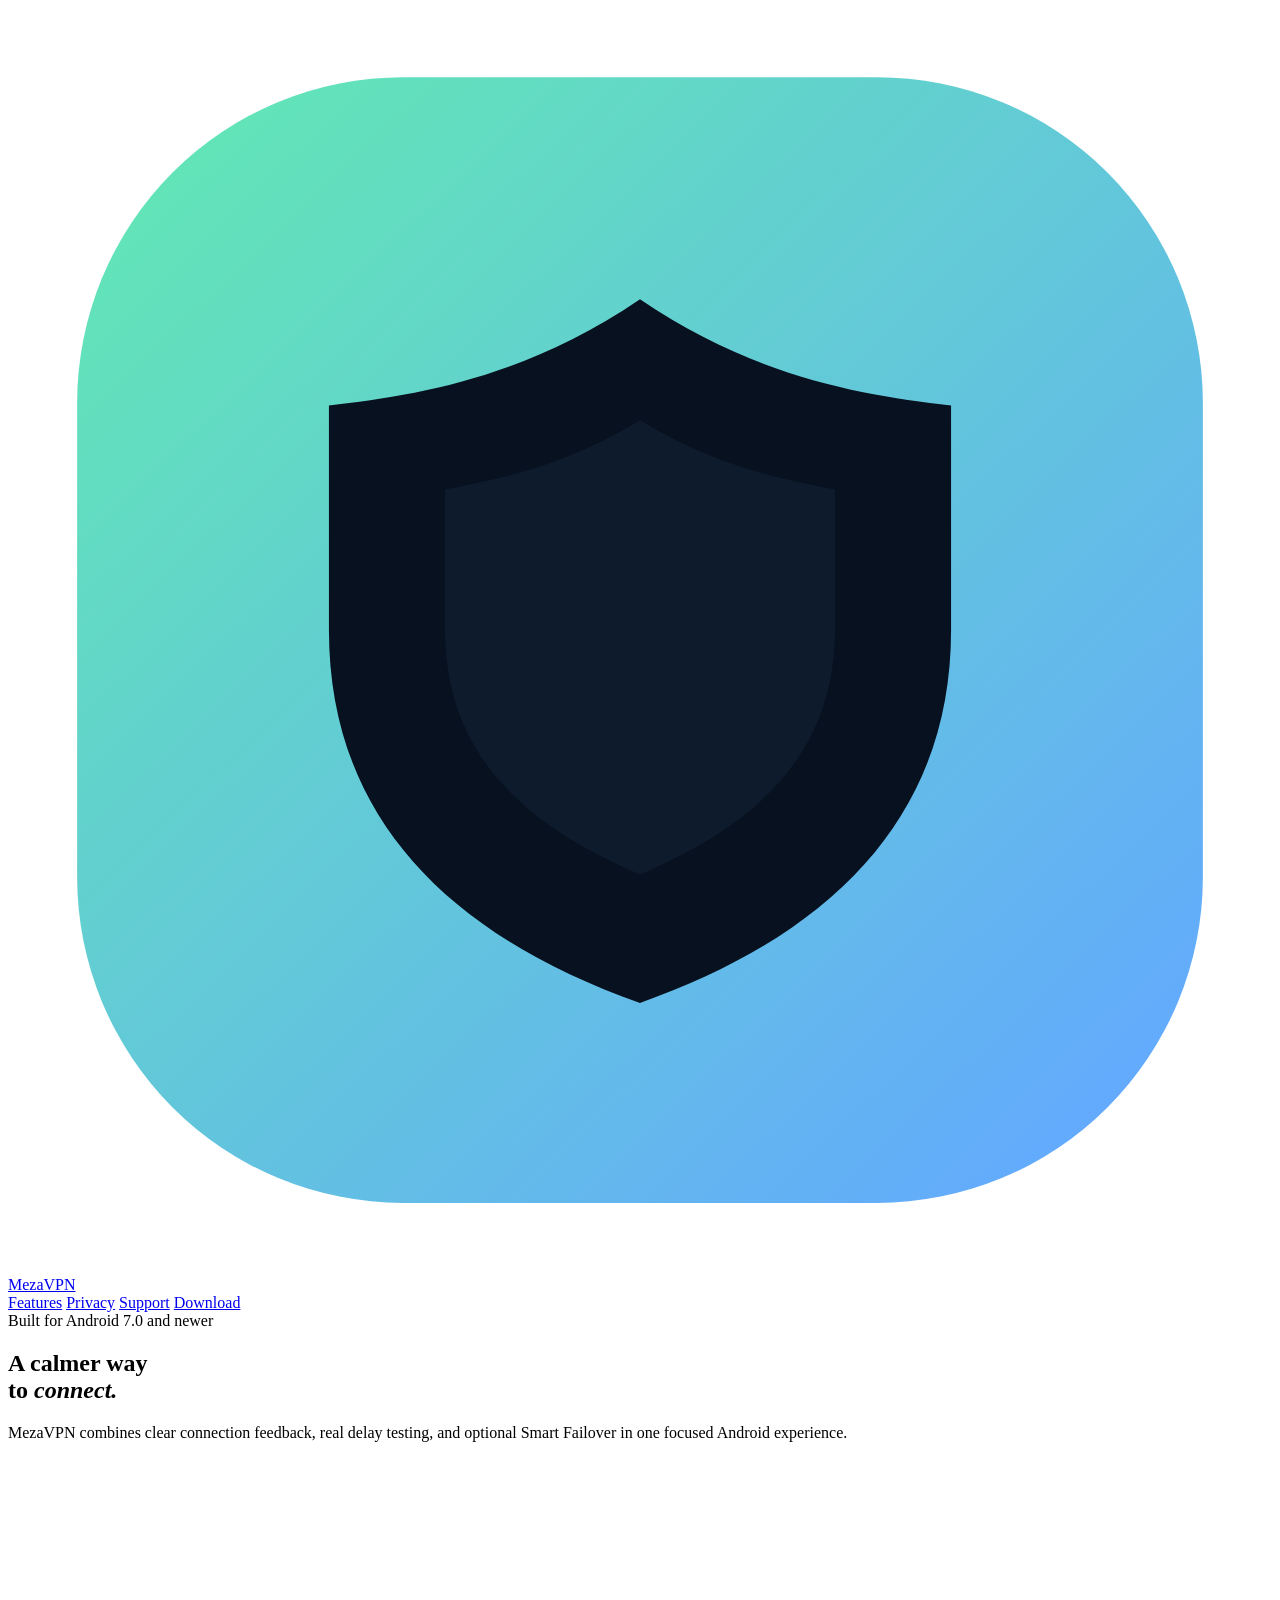
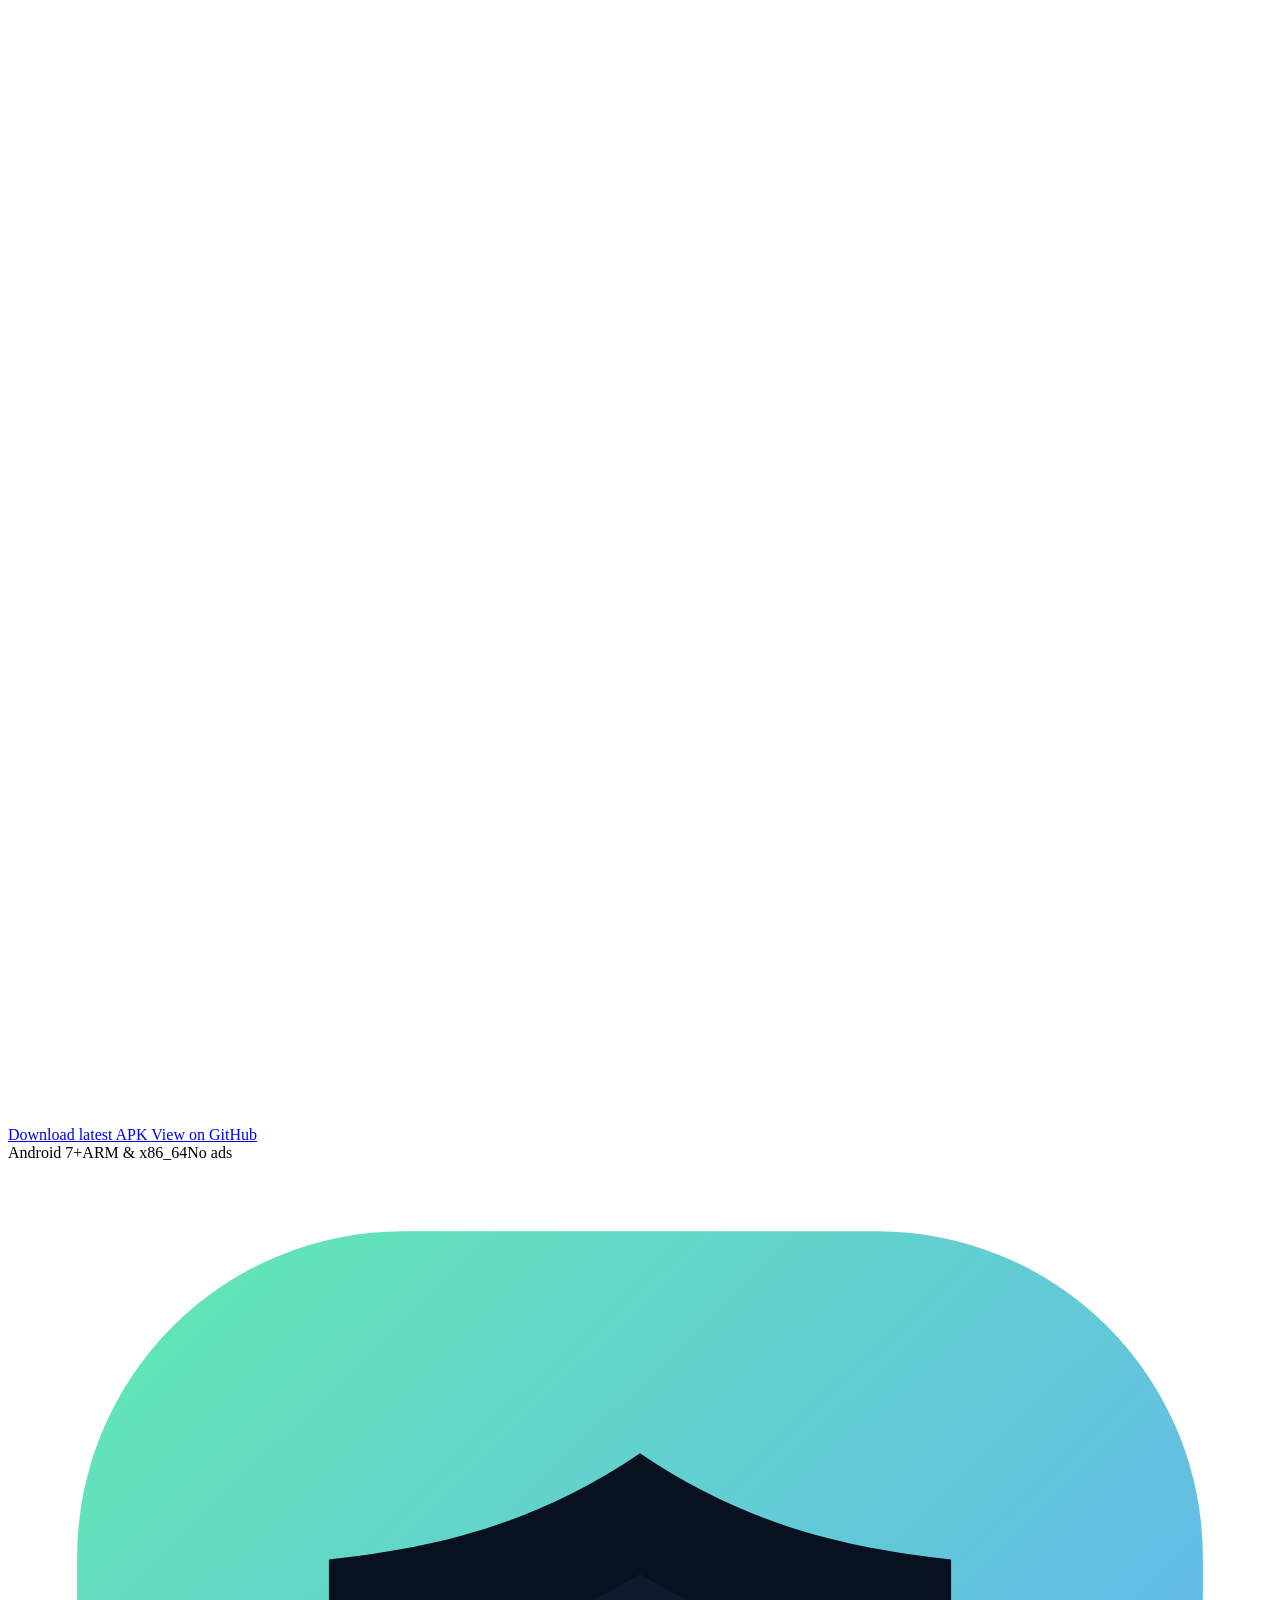
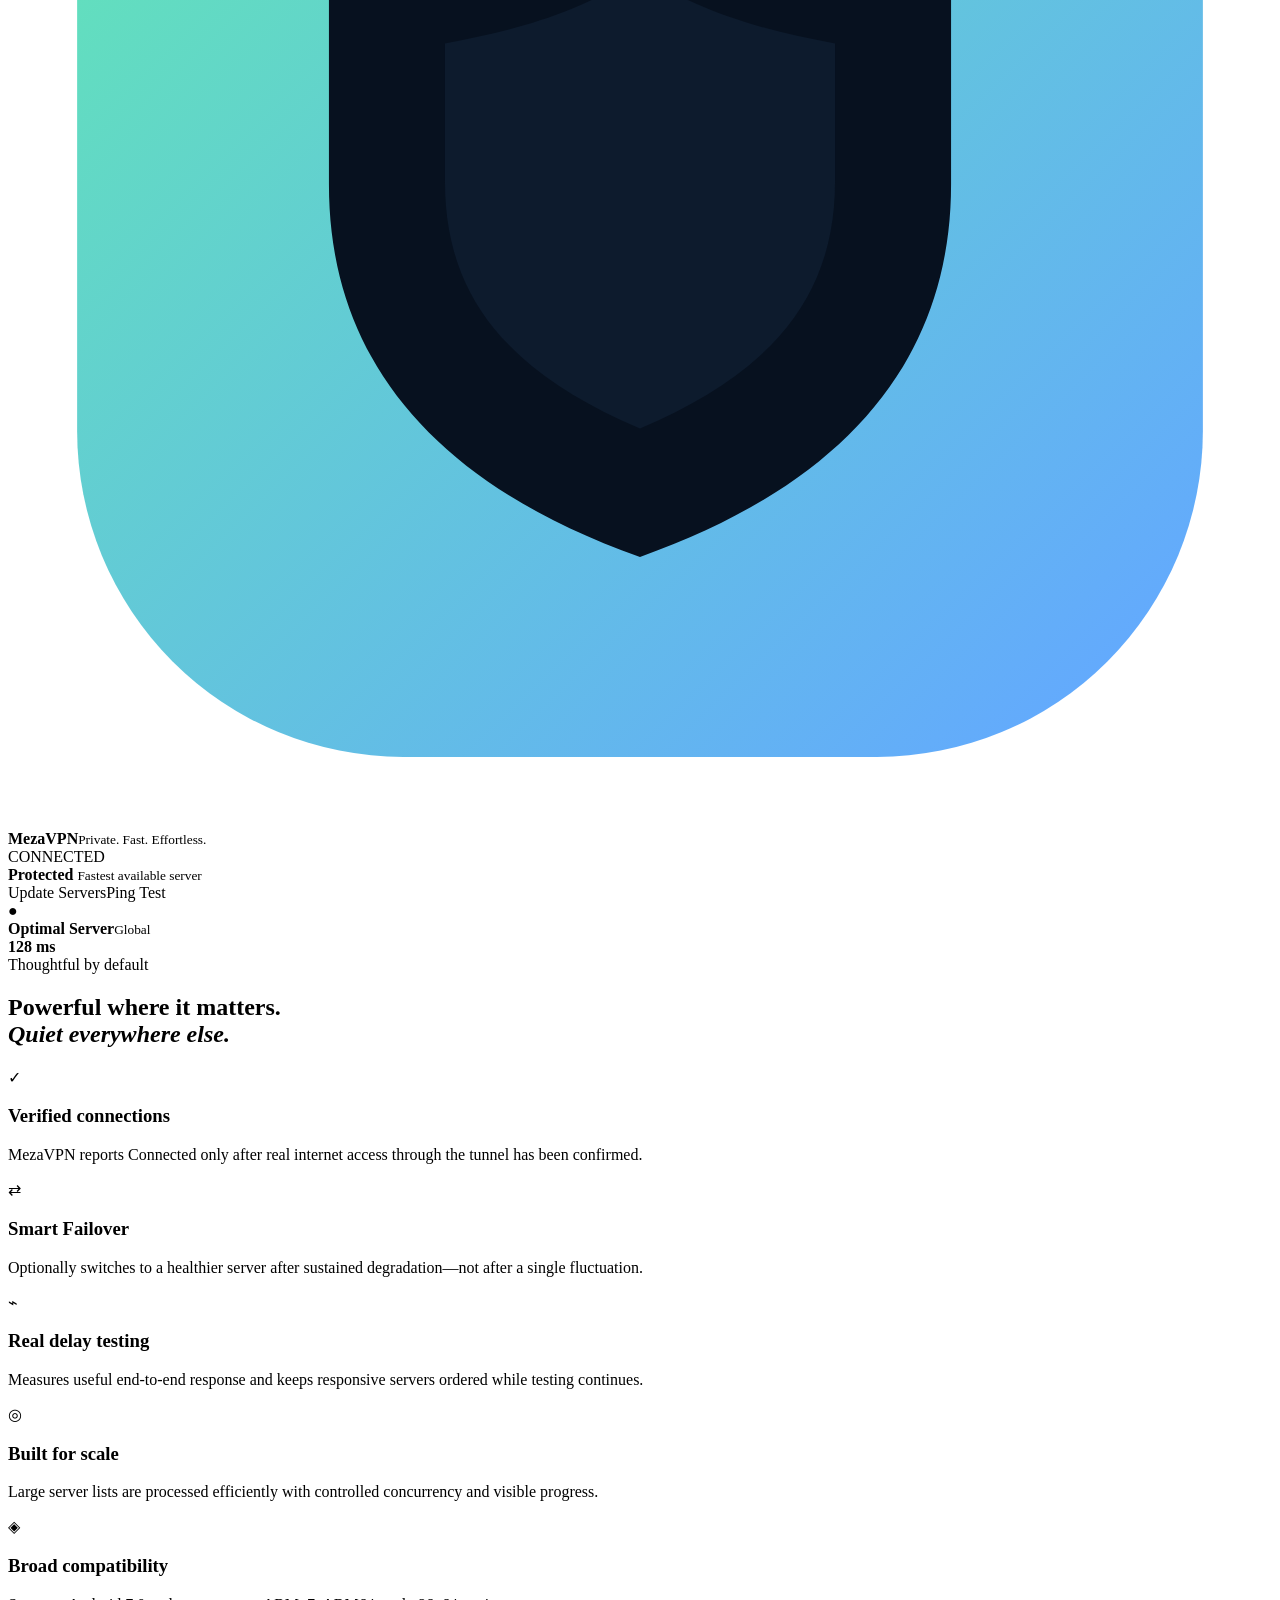
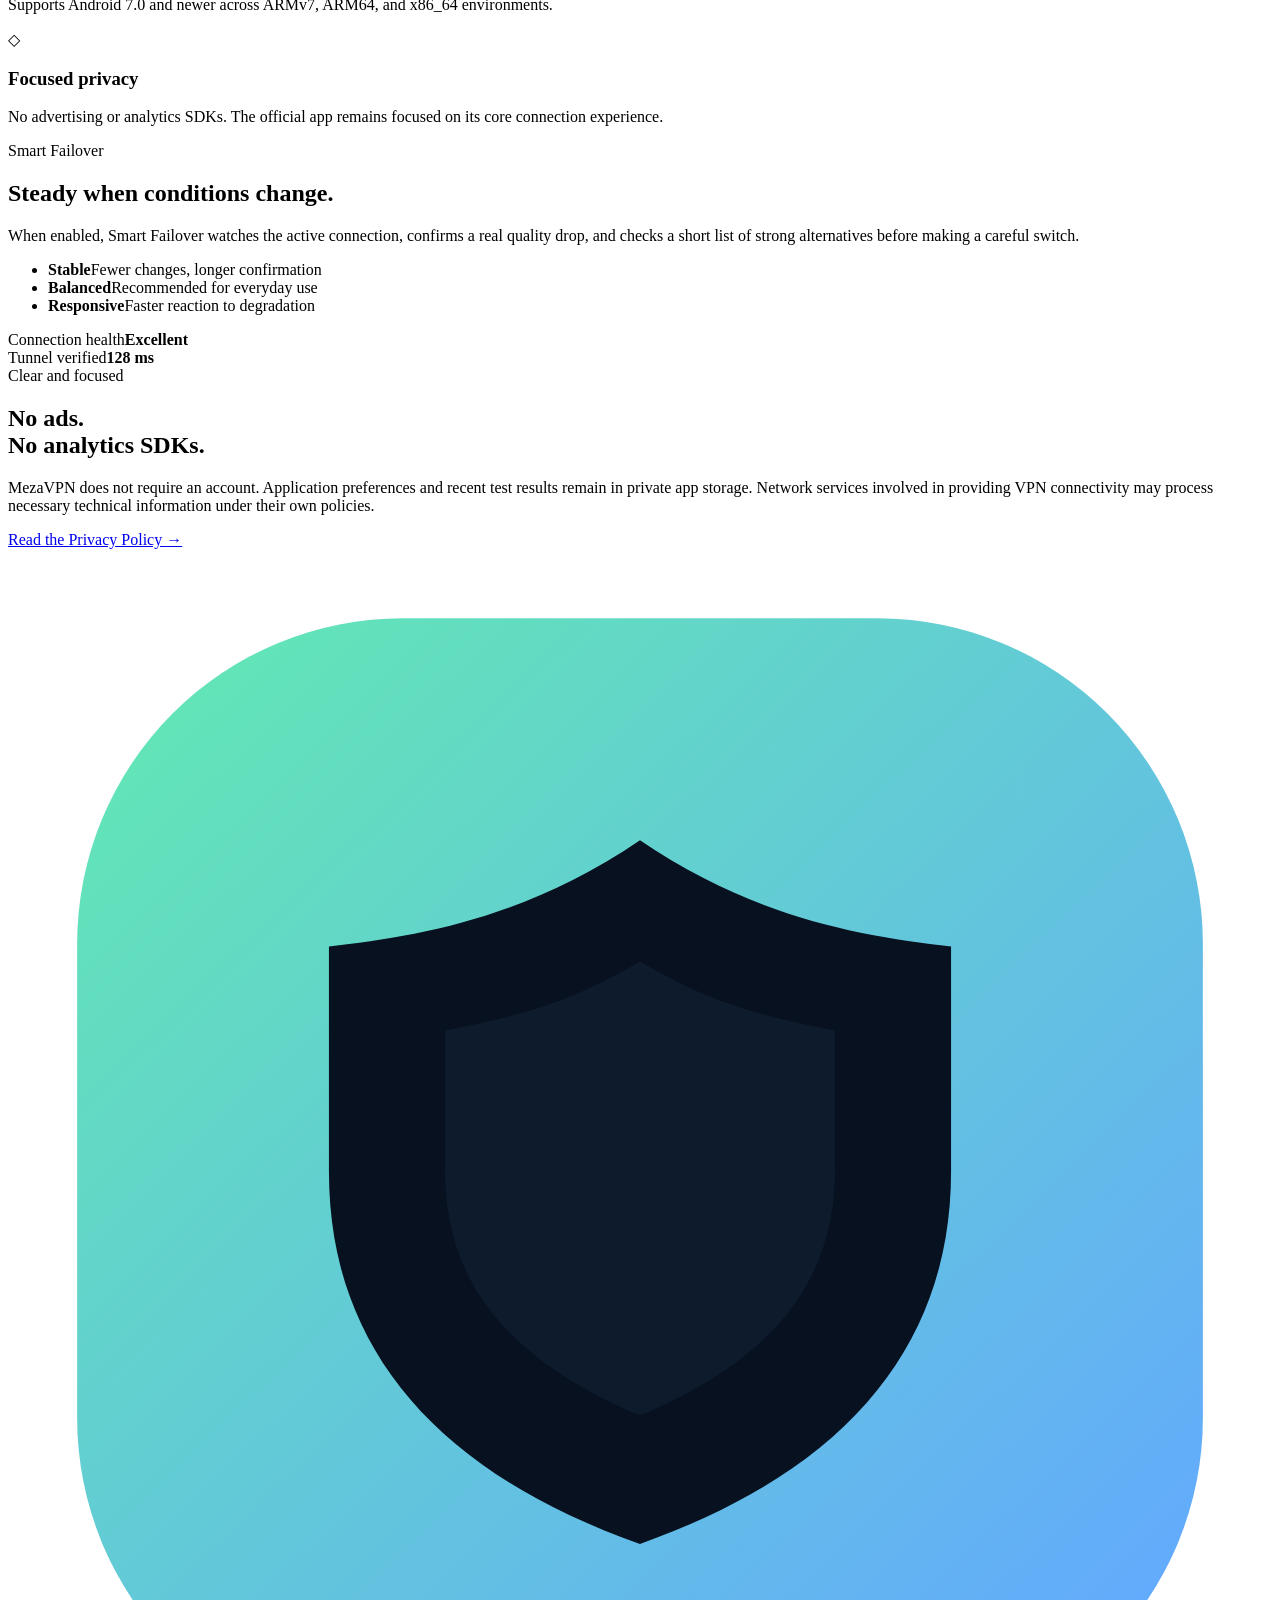
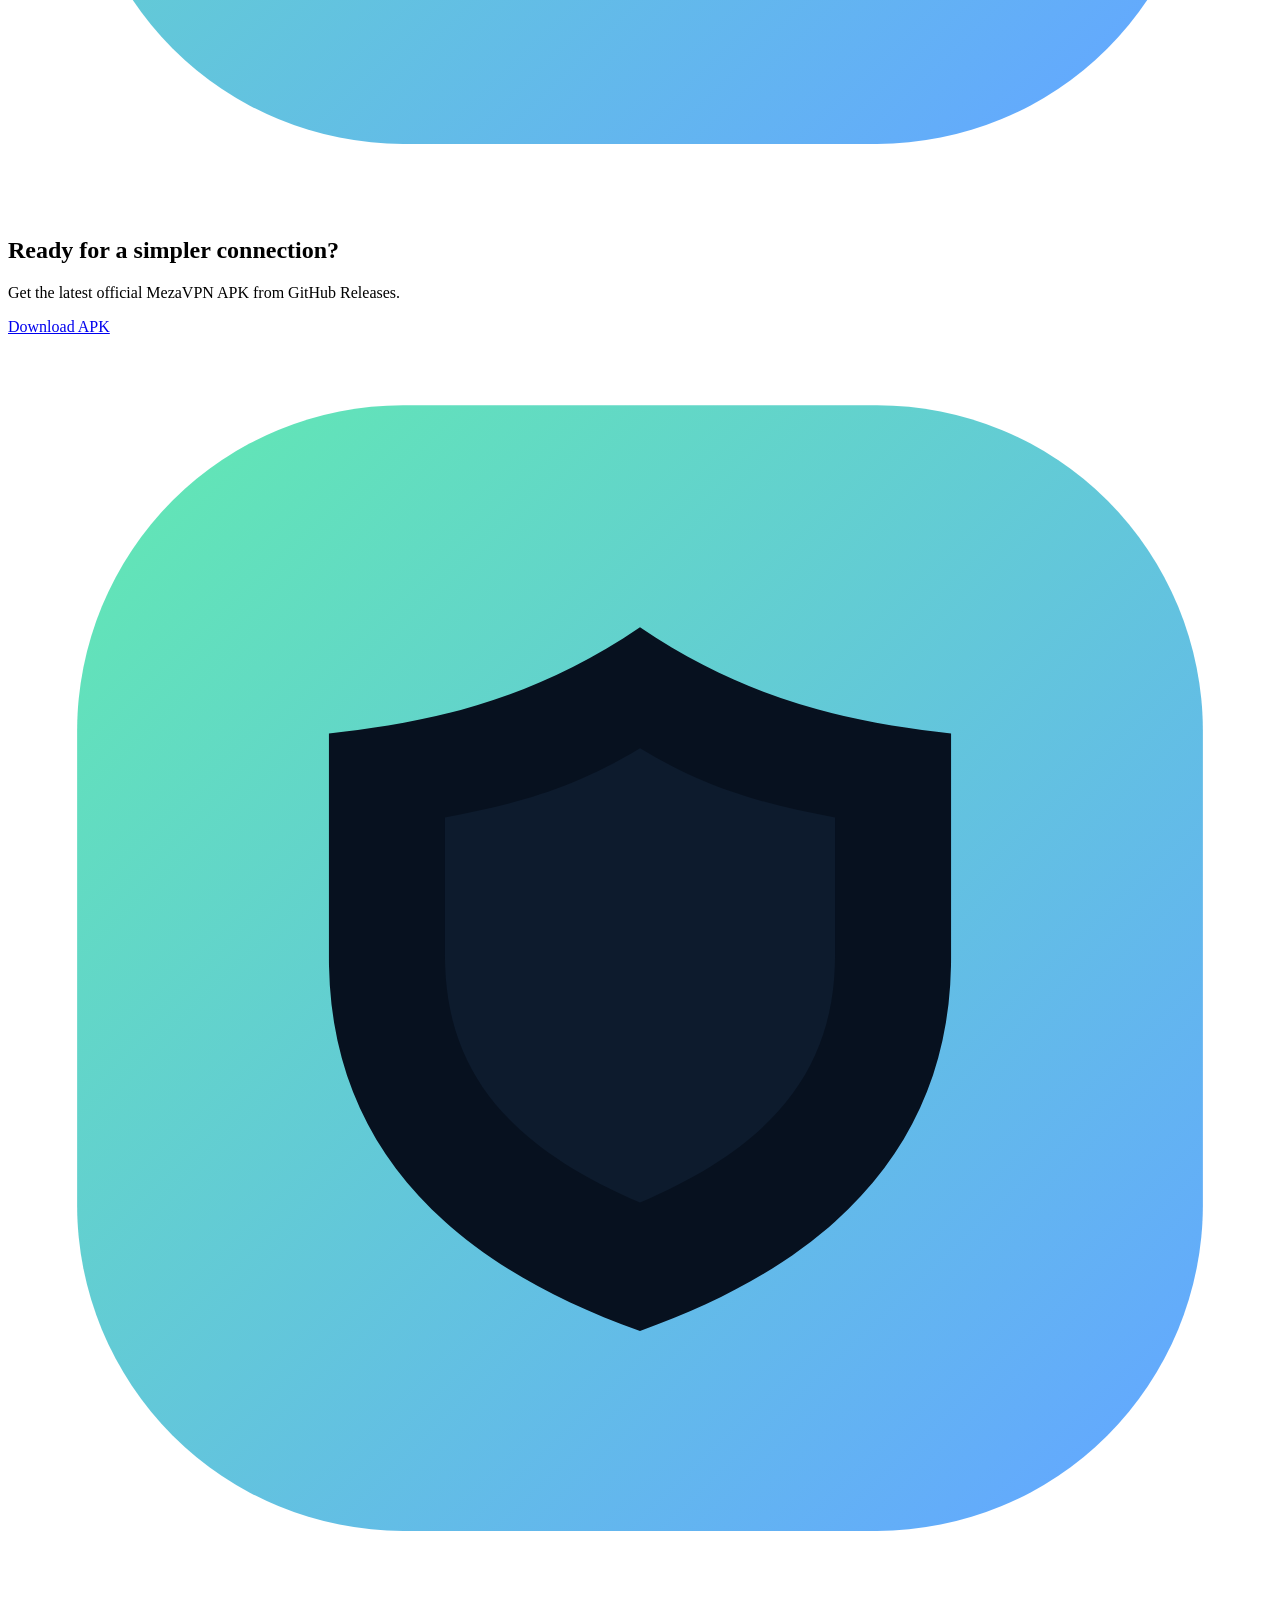
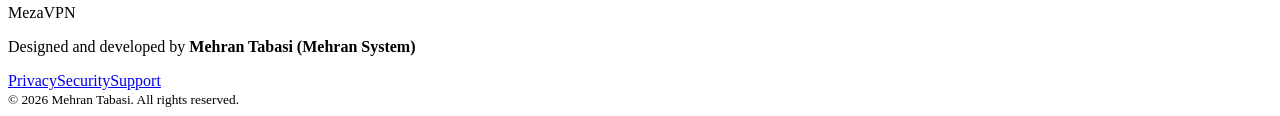
==== docs/index.html @ b08a465d "Add docs/index.html" ====
<!doctype html>
<html lang="en">
<head>
  <meta charset="utf-8">
  <meta name="viewport" content="width=device-width,initial-scale=1">
  <meta name="theme-color" content="#07111f">
  <meta name="description" content="MezaVPN — a fast, dependable, and user-friendly VPN client for Android.">
  <meta property="og:title" content="MezaVPN">
  <meta property="og:description" content="Private. Fast. Effortless. A dependable VPN experience for Android.">
  <meta property="og:type" content="website">
  <title>MezaVPN — Private. Fast. Effortless.</title>
  <link rel="icon" href="assets/logo.svg" type="image/svg+xml">
  <link rel="stylesheet" href="styles.css">
</head>
<body>
  <div class="ambient ambient-one"></div>
  <div class="ambient ambient-two"></div>

  <header class="nav wrap">
    <a class="brand" href="#top" aria-label="MezaVPN home">
      <img src="assets/logo.svg" alt="">
      <span>MezaVPN</span>
    </a>
    <nav aria-label="Main navigation">
      <a href="#features">Features</a>
      <a href="#privacy">Privacy</a>
      <a href="https://github.com/mehrantabasi/MezaVPN/issues">Support</a>
      <a class="nav-download" href="https://github.com/mehrantabasi/MezaVPN/releases/latest">Download</a>
    </nav>
  </header>

  <main id="top">
    <section class="hero wrap">
      <div class="hero-copy">
        <div class="eyebrow"><span></span> Built for Android 7.0 and newer</div>
        <h1>A calmer way<br>to <em>connect.</em></h1>
        <p>MezaVPN combines clear connection feedback, real delay testing, and optional Smart Failover in one focused Android experience.</p>
        <div class="actions">
          <a class="button primary" href="https://github.com/mehrantabasi/MezaVPN/releases/latest">
            <svg viewBox="0 0 24 24" aria-hidden="true"><path d="M12 3v12m0 0 5-5m-5 5-5-5M5 20h14"/></svg>
            Download latest APK
          </a>
          <a class="button secondary" href="https://github.com/mehrantabasi/MezaVPN">View on GitHub</a>
        </div>
        <div class="meta">
          <span>Android 7+</span><i></i><span>ARM &amp; x86_64</span><i></i><span>No ads</span>
        </div>
      </div>

      <div class="device-scene" aria-label="MezaVPN interface preview">
        <div class="orbit orbit-one"></div>
        <div class="orbit orbit-two"></div>
        <div class="phone">
          <div class="speaker"></div>
          <div class="appbar">
            <img src="assets/logo.svg" alt="">
            <div><strong>MezaVPN</strong><small>Private. Fast. Effortless.</small></div>
          </div>
          <div class="connection-card">
            <div class="status"><span></span> CONNECTED</div>
            <div class="power"><div></div></div>
            <strong>Protected</strong>
            <small>Fastest available server</small>
          </div>
          <div class="quick-row"><span>Update Servers</span><span>Ping Test</span></div>
          <div class="server">
            <div class="globe">●</div>
            <div><strong>Optimal Server</strong><small>Global</small></div>
            <b>128 ms</b>
          </div>
        </div>
      </div>
    </section>

    <section id="features" class="section wrap">
      <div class="section-heading">
        <div class="eyebrow"><span></span> Thoughtful by default</div>
        <h2>Powerful where it matters.<br><em>Quiet everywhere else.</em></h2>
      </div>
      <div class="feature-grid">
        <article>
          <div class="icon mint">✓</div>
          <h3>Verified connections</h3>
          <p>MezaVPN reports Connected only after real internet access through the tunnel has been confirmed.</p>
        </article>
        <article>
          <div class="icon blue">⇄</div>
          <h3>Smart Failover</h3>
          <p>Optionally switches to a healthier server after sustained degradation—not after a single fluctuation.</p>
        </article>
        <article>
          <div class="icon violet">⌁</div>
          <h3>Real delay testing</h3>
          <p>Measures useful end-to-end response and keeps responsive servers ordered while testing continues.</p>
        </article>
        <article>
          <div class="icon amber">◎</div>
          <h3>Built for scale</h3>
          <p>Large server lists are processed efficiently with controlled concurrency and visible progress.</p>
        </article>
        <article>
          <div class="icon mint">◈</div>
          <h3>Broad compatibility</h3>
          <p>Supports Android 7.0 and newer across ARMv7, ARM64, and x86_64 environments.</p>
        </article>
        <article>
          <div class="icon blue">◇</div>
          <h3>Focused privacy</h3>
          <p>No advertising or analytics SDKs. The official app remains focused on its core connection experience.</p>
        </article>
      </div>
    </section>

    <section class="failover wrap">
      <div class="failover-copy">
        <div class="eyebrow"><span></span> Smart Failover</div>
        <h2>Steady when conditions change.</h2>
        <p>When enabled, Smart Failover watches the active connection, confirms a real quality drop, and checks a short list of strong alternatives before making a careful switch.</p>
        <ul>
          <li><b>Stable</b><span>Fewer changes, longer confirmation</span></li>
          <li class="active"><b>Balanced</b><span>Recommended for everyday use</span></li>
          <li><b>Responsive</b><span>Faster reaction to degradation</span></li>
        </ul>
      </div>
      <div class="signal-card">
        <div class="signal-head"><span>Connection health</span><b>Excellent</b></div>
        <div class="bars">
          <i style="height:32%"></i><i style="height:48%"></i><i style="height:44%"></i><i style="height:66%"></i>
          <i style="height:60%"></i><i style="height:78%"></i><i style="height:72%"></i><i style="height:88%"></i>
          <i style="height:82%"></i><i style="height:96%"></i><i style="height:89%"></i><i style="height:100%"></i>
        </div>
        <div class="signal-foot"><span><i></i> Tunnel verified</span><strong>128 ms</strong></div>
      </div>
    </section>

    <section id="privacy" class="privacy">
      <div class="wrap privacy-inner">
        <div>
          <div class="eyebrow"><span></span> Clear and focused</div>
          <h2>No ads.<br>No analytics SDKs.</h2>
        </div>
        <div>
          <p>MezaVPN does not require an account. Application preferences and recent test results remain in private app storage. Network services involved in providing VPN connectivity may process necessary technical information under their own policies.</p>
          <a href="privacy.html">Read the Privacy Policy <span>→</span></a>
        </div>
      </div>
    </section>

    <section class="download wrap">
      <img src="assets/logo.svg" alt="MezaVPN">
      <div>
        <h2>Ready for a simpler connection?</h2>
        <p>Get the latest official MezaVPN APK from GitHub Releases.</p>
      </div>
      <a class="button primary" href="https://github.com/mehrantabasi/MezaVPN/releases/latest">Download APK</a>
    </section>
  </main>

  <footer class="wrap">
    <div class="brand"><img src="assets/logo.svg" alt=""><span>MezaVPN</span></div>
    <p>Designed and developed by <strong>Mehran Tabasi (Mehran System)</strong></p>
    <div><a href="privacy.html">Privacy</a><a href="https://github.com/mehrantabasi/MezaVPN/security">Security</a><a href="https://github.com/mehrantabasi/MezaVPN/issues">Support</a></div>
    <small>© 2026 Mehran Tabasi. All rights reserved.</small>
  </footer>
</body>
</html>
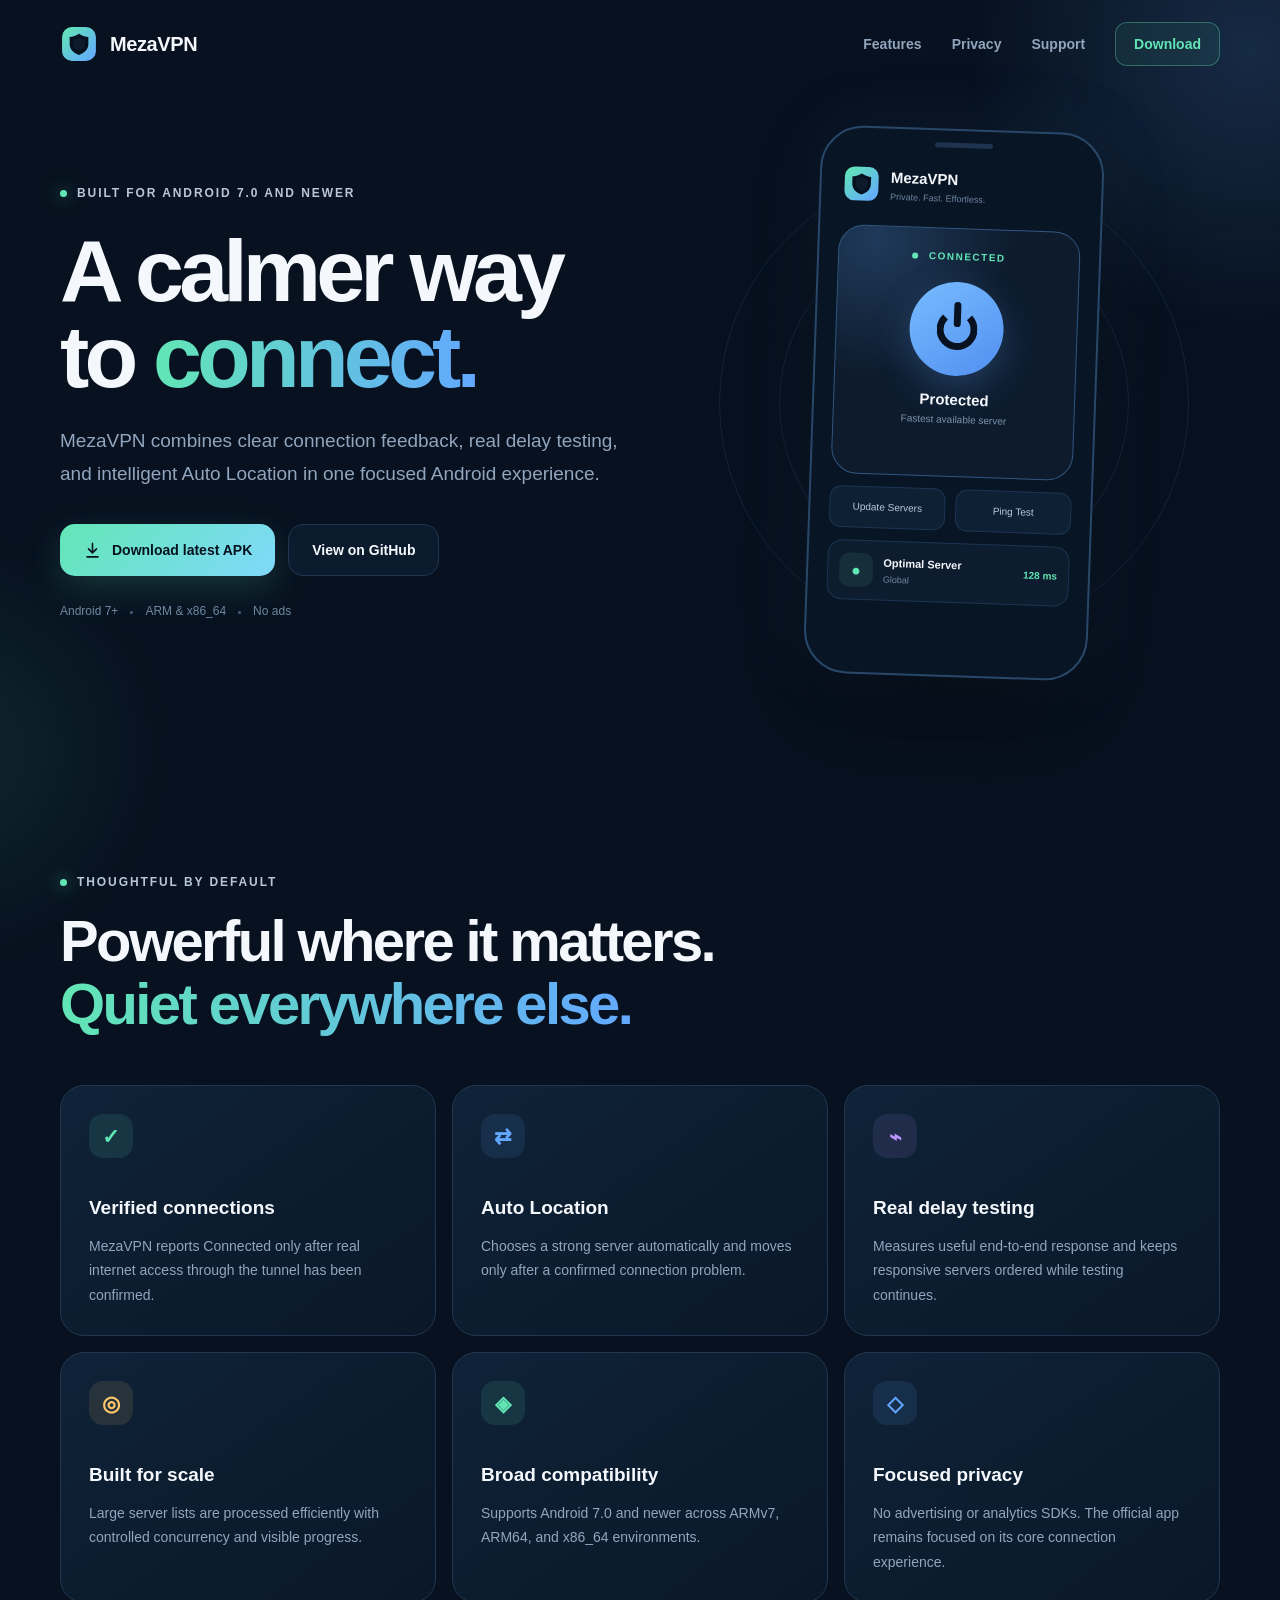
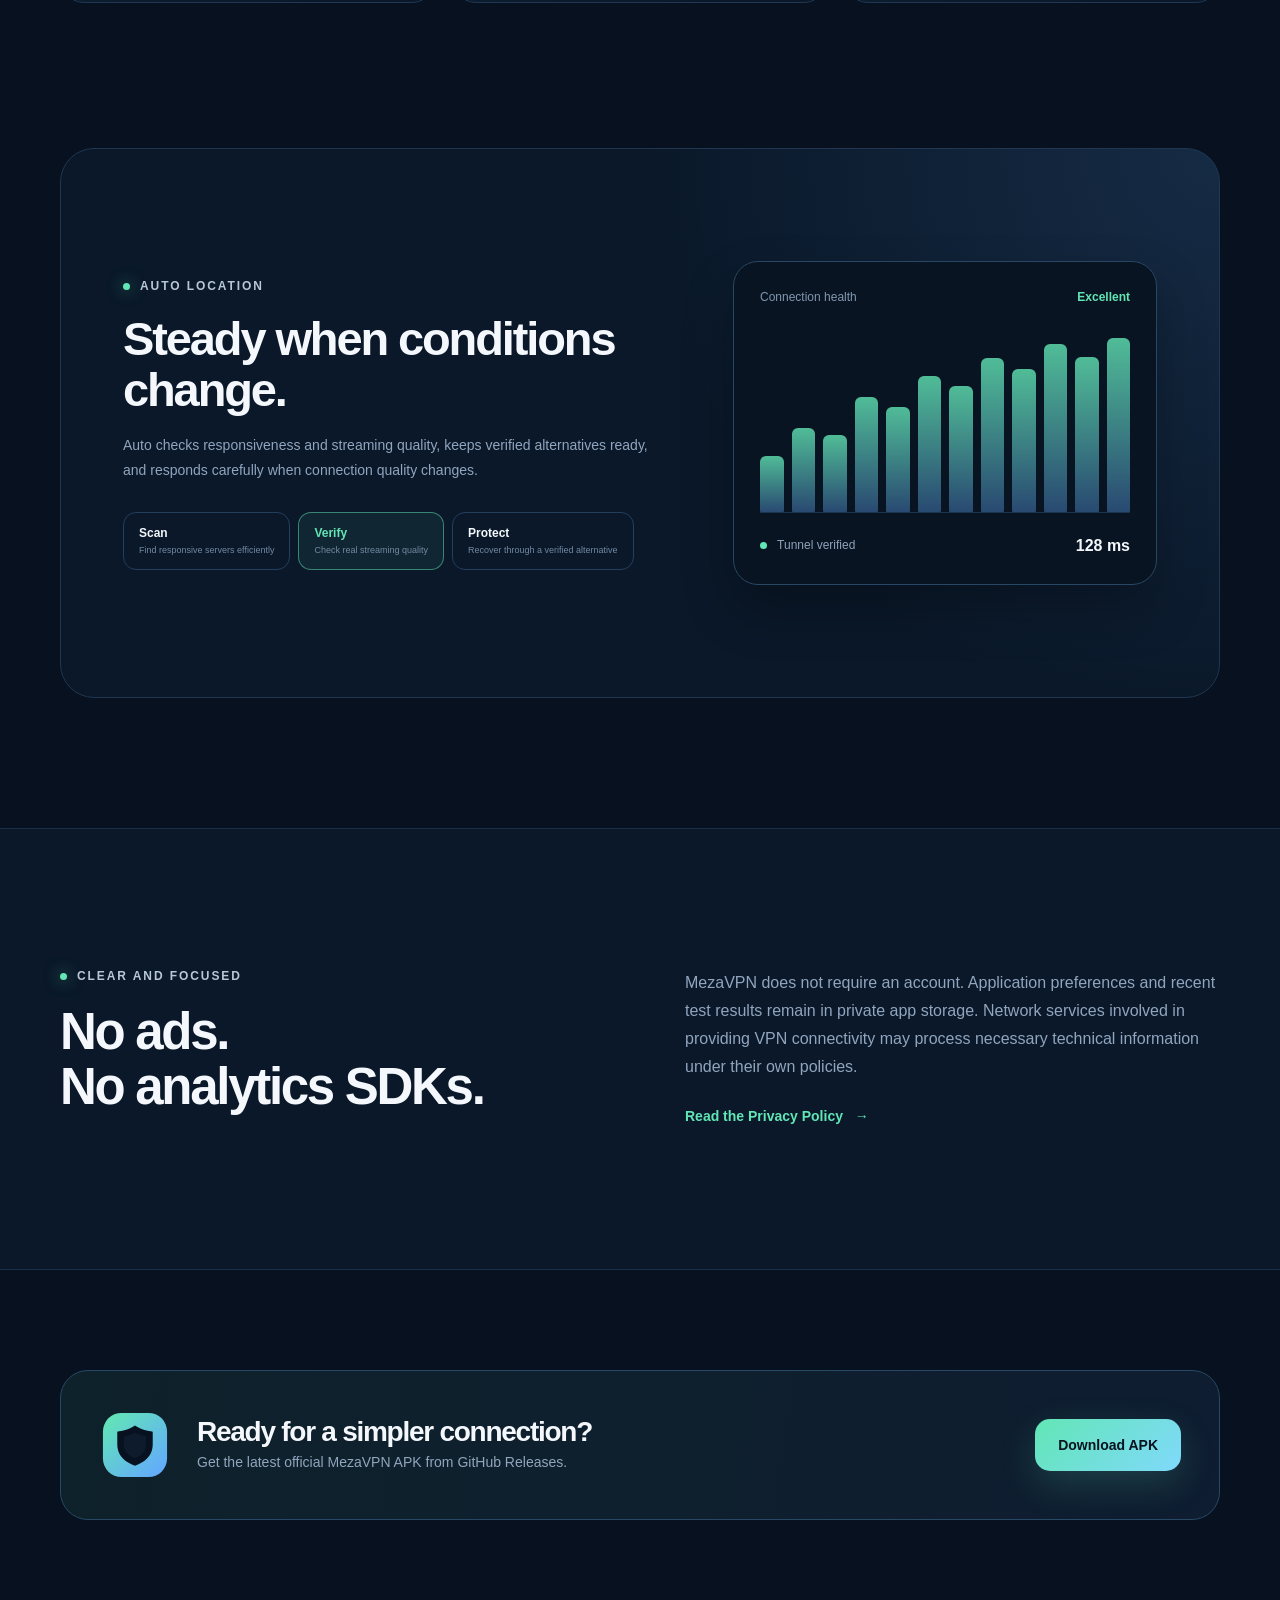
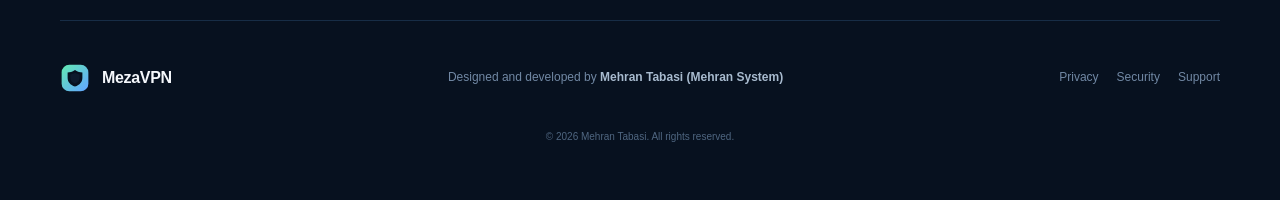
==== commit 838ea809: "Prepare MezaVPN 1.4.0 release" ====
--- a/docs/index.html
+++ b/docs/index.html
@@ -34,7 +34,7 @@
       <div class="hero-copy">
         <div class="eyebrow"><span></span> Built for Android 7.0 and newer</div>
         <h1>A calmer way<br>to <em>connect.</em></h1>
-        <p>MezaVPN combines clear connection feedback, real delay testing, and optional Smart Failover in one focused Android experience.</p>
+        <p>MezaVPN combines clear connection feedback, real delay testing, and intelligent Auto Location in one focused Android experience.</p>
         <div class="actions">
           <a class="button primary" href="https://github.com/mehrantabasi/MezaVPN/releases/latest">
             <svg viewBox="0 0 24 24" aria-hidden="true"><path d="M12 3v12m0 0 5-5m-5 5-5-5M5 20h14"/></svg>
@@ -85,8 +85,8 @@
         </article>
         <article>
           <div class="icon blue">⇄</div>
-          <h3>Smart Failover</h3>
-          <p>Optionally switches to a healthier server after sustained degradation—not after a single fluctuation.</p>
+          <h3>Auto Location</h3>
+          <p>Chooses a strong server automatically and moves only after a confirmed connection problem.</p>
         </article>
         <article>
           <div class="icon violet">⌁</div>
@@ -113,13 +113,13 @@
 
     <section class="failover wrap">
       <div class="failover-copy">
-        <div class="eyebrow"><span></span> Smart Failover</div>
+        <div class="eyebrow"><span></span> Auto Location</div>
         <h2>Steady when conditions change.</h2>
-        <p>When enabled, Smart Failover watches the active connection, confirms a real quality drop, and checks a short list of strong alternatives before making a careful switch.</p>
+        <p>Auto checks responsiveness and streaming quality, keeps verified alternatives ready, and responds carefully when connection quality changes.</p>
         <ul>
-          <li><b>Stable</b><span>Fewer changes, longer confirmation</span></li>
-          <li class="active"><b>Balanced</b><span>Recommended for everyday use</span></li>
-          <li><b>Responsive</b><span>Faster reaction to degradation</span></li>
+          <li><b>Scan</b><span>Find responsive servers efficiently</span></li>
+          <li class="active"><b>Verify</b><span>Check real streaming quality</span></li>
+          <li><b>Protect</b><span>Recover through a verified alternative</span></li>
         </ul>
       </div>
       <div class="signal-card">
--- a/docs/styles.css
+++ b/docs/styles.css
@@ -0,0 +1 @@
+:root{--bg:#07111f;--panel:#0d1b2d;--panel2:#10243a;--text:#f4f7fb;--muted:#91a5be;--mint:#62e6b5;--blue:#63a8ff;--line:#203651}*{box-sizing:border-box}html{scroll-behavior:smooth}body{margin:0;background:var(--bg);color:var(--text);font-family:Inter,ui-sans-serif,-apple-system,BlinkMacSystemFont,"Segoe UI",sans-serif;line-height:1.6;overflow-x:hidden}a{color:inherit;text-decoration:none}.wrap{width:min(1160px,calc(100% - 44px));margin:auto}.ambient{position:absolute;border-radius:50%;filter:blur(4px);pointer-events:none}.ambient-one{width:600px;height:600px;right:-270px;top:-250px;background:radial-gradient(circle,rgba(99,168,255,.17),transparent 68%)}.ambient-two{width:460px;height:460px;left:-280px;top:520px;background:radial-gradient(circle,rgba(98,230,181,.1),transparent 68%)}.nav{height:88px;display:flex;align-items:center;justify-content:space-between;position:relative;z-index:5}.brand{display:flex;align-items:center;gap:12px;font-weight:750;font-size:20px;letter-spacing:-.02em}.brand img{width:38px;height:38px}.nav nav{display:flex;align-items:center;gap:30px;color:var(--muted);font-size:14px;font-weight:600}.nav nav a:hover{color:var(--text)}.nav-download{padding:10px 18px;border:1px solid rgba(98,230,181,.35);border-radius:12px;color:var(--mint)!important;background:rgba(98,230,181,.07)}.hero{min-height:650px;display:grid;grid-template-columns:1.05fr .95fr;align-items:center;gap:40px;padding-top:30px;padding-bottom:70px;position:relative}.eyebrow{color:#b7c7d9;text-transform:uppercase;letter-spacing:.16em;font-size:12px;font-weight:700;display:flex;align-items:center;gap:10px}.eyebrow span{display:inline-block;width:7px;height:7px;border-radius:50%;background:var(--mint);box-shadow:0 0 16px rgba(98,230,181,.7)}h1{font-size:clamp(58px,7vw,88px);line-height:.98;letter-spacing:-.055em;margin:24px 0}h1 em,h2 em{font-style:normal;background:linear-gradient(90deg,var(--mint),var(--blue));-webkit-background-clip:text;background-clip:text;color:transparent}.hero-copy>p{max-width:580px;color:var(--muted);font-size:19px;line-height:1.75}.actions{display:flex;gap:13px;margin-top:34px;flex-wrap:wrap}.button{min-height:52px;padding:0 23px;border-radius:15px;display:inline-flex;align-items:center;justify-content:center;gap:10px;font-weight:750;font-size:14px;transition:.2s transform,.2s box-shadow}.button:hover{transform:translateY(-2px)}.button.primary{color:#06131f;background:linear-gradient(135deg,var(--mint),#80d9fb);box-shadow:0 13px 36px rgba(98,230,181,.17)}.button.secondary{border:1px solid var(--line);background:rgba(16,36,58,.55)}.button svg{width:19px;fill:none;stroke:currentColor;stroke-width:2;stroke-linecap:round;stroke-linejoin:round}.meta{display:flex;align-items:center;gap:12px;color:#7188a4;font-size:12px;margin-top:26px}.meta i{width:3px;height:3px;border-radius:50%;background:#46617f}.device-scene{height:570px;position:relative;display:flex;align-items:center;justify-content:center}.orbit{position:absolute;border:1px solid rgba(99,168,255,.12);border-radius:50%}.orbit-one{width:470px;height:470px}.orbit-two{width:350px;height:350px}.phone{width:284px;height:548px;border:2px solid #294869;border-radius:43px;background:#081525;padding:29px 19px 20px;box-shadow:0 40px 90px rgba(0,0,0,.42),0 0 80px rgba(99,168,255,.09);position:relative;transform:rotate(2deg)}.speaker{position:absolute;top:12px;left:112px;width:58px;height:5px;border-radius:5px;background:#1d334e}.appbar{display:flex;align-items:center;gap:10px;margin:8px 2px 22px}.appbar img{width:38px}.appbar div{display:flex;flex-direction:column}.appbar strong{font-size:15px}.appbar small{color:#6f86a1;font-size:9px}.connection-card{height:249px;border:1px solid #31577f;border-radius:26px;background:radial-gradient(circle at 15% 5%,rgba(99,168,255,.22),transparent 44%),var(--panel);display:flex;flex-direction:column;align-items:center;padding:20px}.status{color:var(--mint);font-size:10px;font-weight:800;letter-spacing:.15em}.status span{display:inline-block;width:6px;height:6px;border-radius:50%;background:var(--mint);margin-right:6px}.power{width:94px;height:94px;border-radius:50%;margin:17px 0 12px;background:linear-gradient(145deg,#78bcff,#518ff0);box-shadow:0 12px 36px rgba(99,168,255,.25);display:grid;place-items:center}.power div{width:41px;height:41px;border:7px solid #07111f;border-top-color:transparent;border-radius:50%;position:relative}.power div:after{content:"";position:absolute;width:7px;height:25px;background:#07111f;border-radius:5px;left:10px;top:-14px}.connection-card>strong{font-size:15px}.connection-card>small{font-size:10px;color:#7d93ad}.quick-row{display:grid;grid-template-columns:1fr 1fr;gap:10px;margin:12px 0}.quick-row span{background:#0e2034;border:1px solid #1b3552;border-radius:12px;padding:12px 3px;text-align:center;font-size:10px;color:#b9c8d8}.server{height:60px;border-radius:15px;background:#0d1c2e;border:1px solid #1c3551;display:flex;align-items:center;padding:9px 11px;gap:10px}.globe{width:34px;height:34px;border-radius:10px;display:grid;place-items:center;color:var(--mint);background:rgba(98,230,181,.09)}.server div:nth-child(2){display:flex;flex-direction:column;flex:1}.server strong{font-size:11px}.server small{font-size:9px;color:#7188a4}.server b{font-size:10px;color:var(--mint)}.section{padding:115px 0}.section-heading h2,.failover h2,.privacy h2,.download h2{font-size:clamp(38px,5vw,58px);line-height:1.08;letter-spacing:-.045em;margin:18px 0}.feature-grid{display:grid;grid-template-columns:repeat(3,1fr);gap:16px;margin-top:50px}.feature-grid article{min-height:245px;padding:28px;border-radius:24px;background:linear-gradient(145deg,rgba(16,36,58,.9),rgba(10,24,41,.9));border:1px solid var(--line);transition:.2s transform,.2s border-color}.feature-grid article:hover{transform:translateY(-4px);border-color:#365b83}.icon{width:44px;height:44px;border-radius:14px;display:grid;place-items:center;font-size:21px;font-weight:700;margin-bottom:35px}.icon.mint{color:var(--mint);background:rgba(98,230,181,.1)}.icon.blue{color:var(--blue);background:rgba(99,168,255,.1)}.icon.violet{color:#b995ff;background:rgba(185,149,255,.1)}.icon.amber{color:#ffc86b;background:rgba(255,200,107,.1)}h3{font-size:19px;margin:0 0 10px}.feature-grid p,.failover p,.privacy p{font-size:14px;color:var(--muted);margin:0;line-height:1.75}.failover{min-height:550px;margin-top:30px;margin-bottom:130px;padding:62px;display:grid;grid-template-columns:1fr .8fr;gap:80px;align-items:center;border:1px solid var(--line);border-radius:34px;background:radial-gradient(circle at 100% 0,rgba(99,168,255,.13),transparent 45%),#0a1829}.failover h2{font-size:47px}.failover-copy>p{max-width:570px}.failover ul{list-style:none;margin:30px 0 0;padding:0;display:flex;gap:8px;flex-wrap:wrap}.failover li{border:1px solid #243e5d;border-radius:13px;padding:11px 15px;display:flex;flex-direction:column}.failover li b{font-size:12px}.failover li span{font-size:9px;color:#7289a4}.failover li.active{border-color:rgba(98,230,181,.5);background:rgba(98,230,181,.07)}.failover li.active b{color:var(--mint)}.signal-card{background:#081421;border:1px solid #284764;border-radius:25px;padding:26px;box-shadow:0 25px 50px rgba(0,0,0,.25)}.signal-head,.signal-foot{display:flex;align-items:center;justify-content:space-between}.signal-head span{color:#8297af;font-size:12px}.signal-head b{color:var(--mint);font-size:12px}.bars{height:175px;display:flex;align-items:end;gap:8px;border-bottom:1px solid #1c3450;margin:30px 0 20px}.bars i{flex:1;min-width:5px;border-radius:6px 6px 1px 1px;background:linear-gradient(180deg,var(--mint),rgba(99,168,255,.45));opacity:.8}.signal-foot{font-size:12px}.signal-foot span{color:#8ea3bb}.signal-foot span i{display:inline-block;width:7px;height:7px;border-radius:50%;background:var(--mint);margin-right:7px}.signal-foot strong{font-size:16px}.privacy{background:#0a1829;border-top:1px solid #192f49;border-bottom:1px solid #192f49}.privacy-inner{display:grid;grid-template-columns:1fr 1fr;gap:90px;align-items:center;min-height:440px}.privacy h2{font-size:51px}.privacy p{font-size:16px}.privacy a{display:inline-block;color:var(--mint);font-weight:700;font-size:14px;margin-top:24px}.privacy a span{padding-left:8px}.download{margin-top:100px;margin-bottom:100px;min-height:150px;padding:32px 38px;border-radius:28px;border:1px solid #284965;background:linear-gradient(100deg,rgba(98,230,181,.08),rgba(99,168,255,.08));display:grid;grid-template-columns:auto 1fr auto;align-items:center;gap:26px}.download img{width:72px}.download h2{font-size:28px;margin:0 0 4px}.download p{color:var(--muted);margin:0;font-size:14px}footer{padding:35px 0 55px;border-top:1px solid #172d46;display:grid;grid-template-columns:auto 1fr auto;align-items:center;gap:30px;color:#7188a4;font-size:12px}footer .brand{color:var(--text);font-size:16px}footer .brand img{width:30px}footer p{text-align:center}footer strong{color:#a8bbcf}footer>div:nth-child(3){display:flex;gap:18px}footer a:hover{color:var(--text)}footer small{grid-column:1/-1;text-align:center;color:#4f6680}@media(max-width:900px){.nav nav>a:not(.nav-download){display:none}.hero{grid-template-columns:1fr;padding-top:70px}.hero-copy{text-align:center}.eyebrow,.actions,.meta{justify-content:center}.hero-copy>p{margin-left:auto;margin-right:auto}.device-scene{height:610px}.feature-grid{grid-template-columns:repeat(2,1fr)}.failover{grid-template-columns:1fr;gap:45px;padding:42px}.privacy-inner{grid-template-columns:1fr;gap:20px;padding:80px 0}.download{grid-template-columns:auto 1fr}.download .button{grid-column:1/-1}footer{grid-template-columns:1fr;text-align:center}footer .brand,footer>div:nth-child(3){justify-content:center}footer p{margin:0}footer small{grid-column:auto}}@media(max-width:600px){.wrap{width:min(100% - 28px,1160px)}.nav{height:75px}.brand{font-size:17px}.brand img{width:34px}.nav-download{padding:8px 13px}.hero{padding-top:50px}h1{font-size:55px}.hero-copy>p{font-size:16px}.meta{font-size:10px}.device-scene{height:565px}.phone{transform:scale(.92)}.section{padding:85px 0}.section-heading h2{font-size:38px}.feature-grid{grid-template-columns:1fr}.feature-grid article{min-height:210px}.failover{padding:30px 22px;margin-bottom:90px}.failover h2,.privacy h2{font-size:38px}.signal-card{padding:20px}.download{grid-template-columns:1fr;text-align:center;padding:30px 22px}.download img{margin:auto}.download h2{font-size:25px}.actions{flex-direction:column}.button{width:100%}}
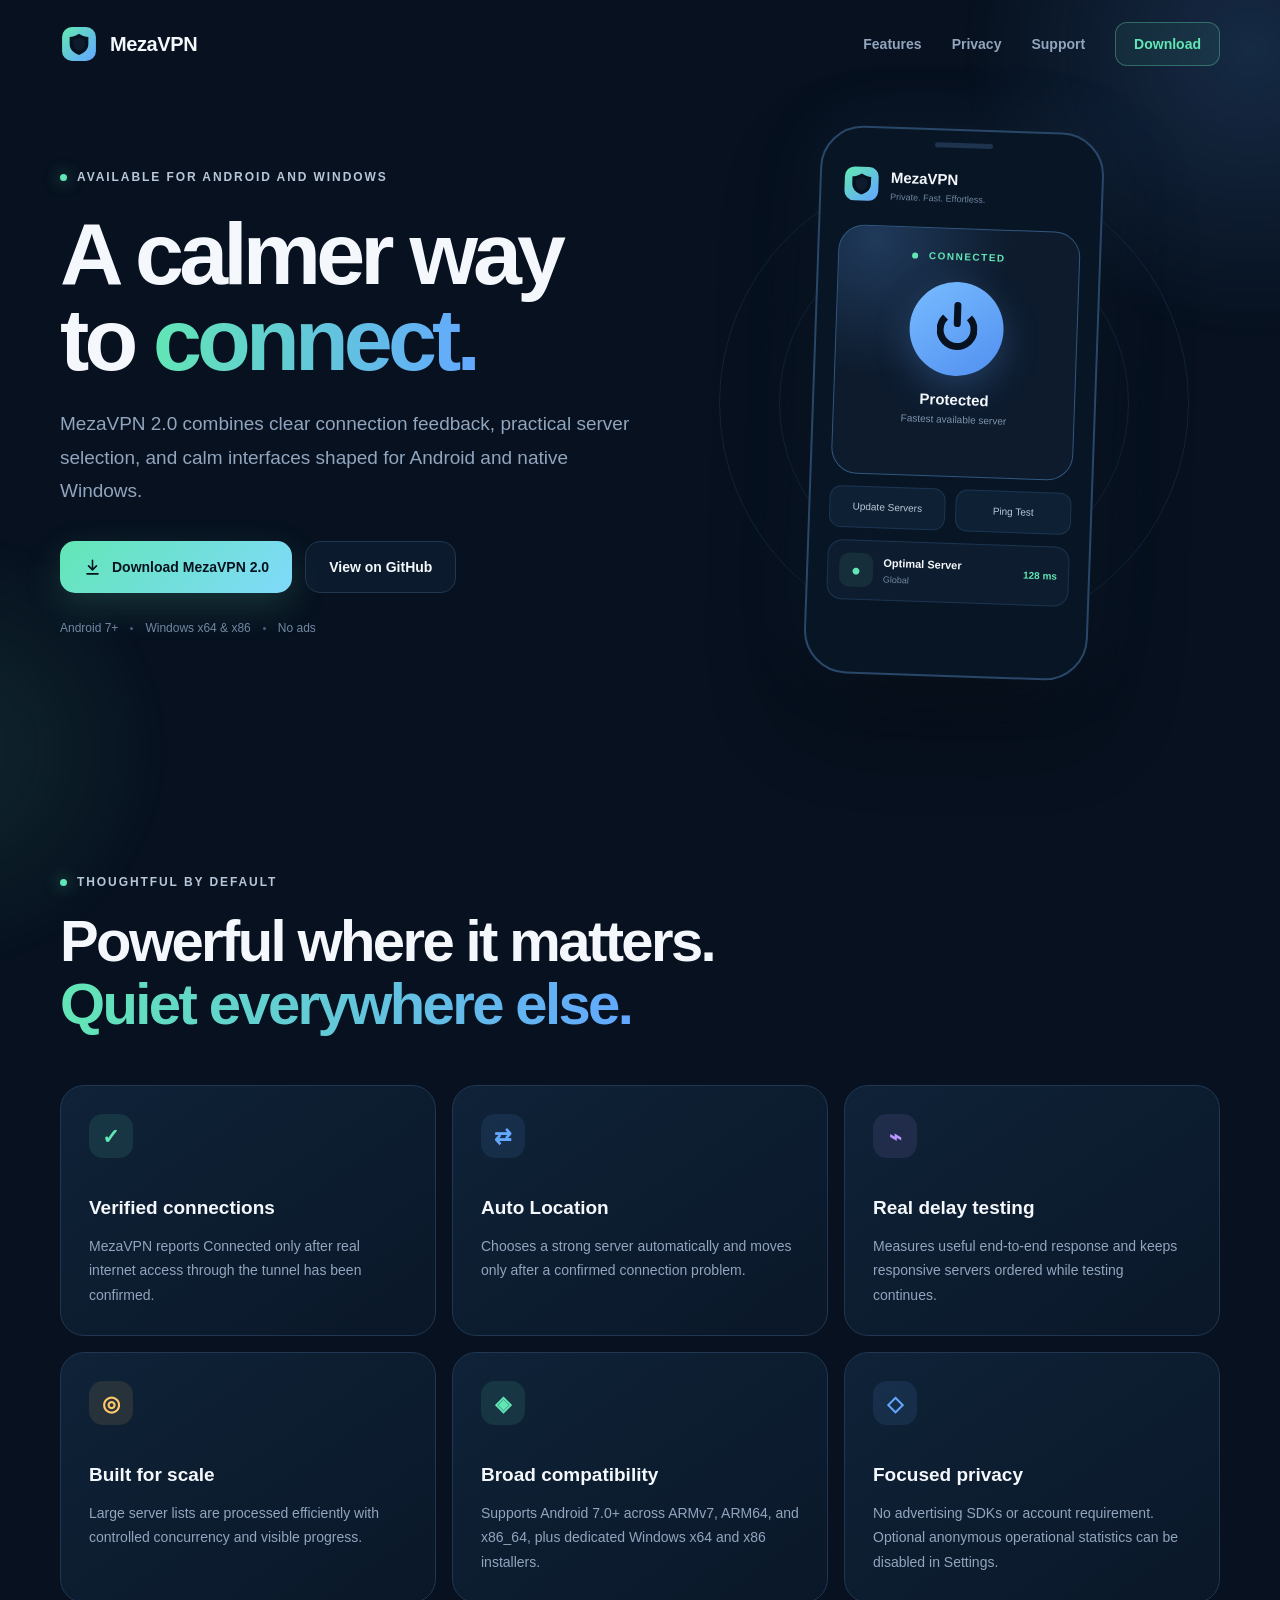
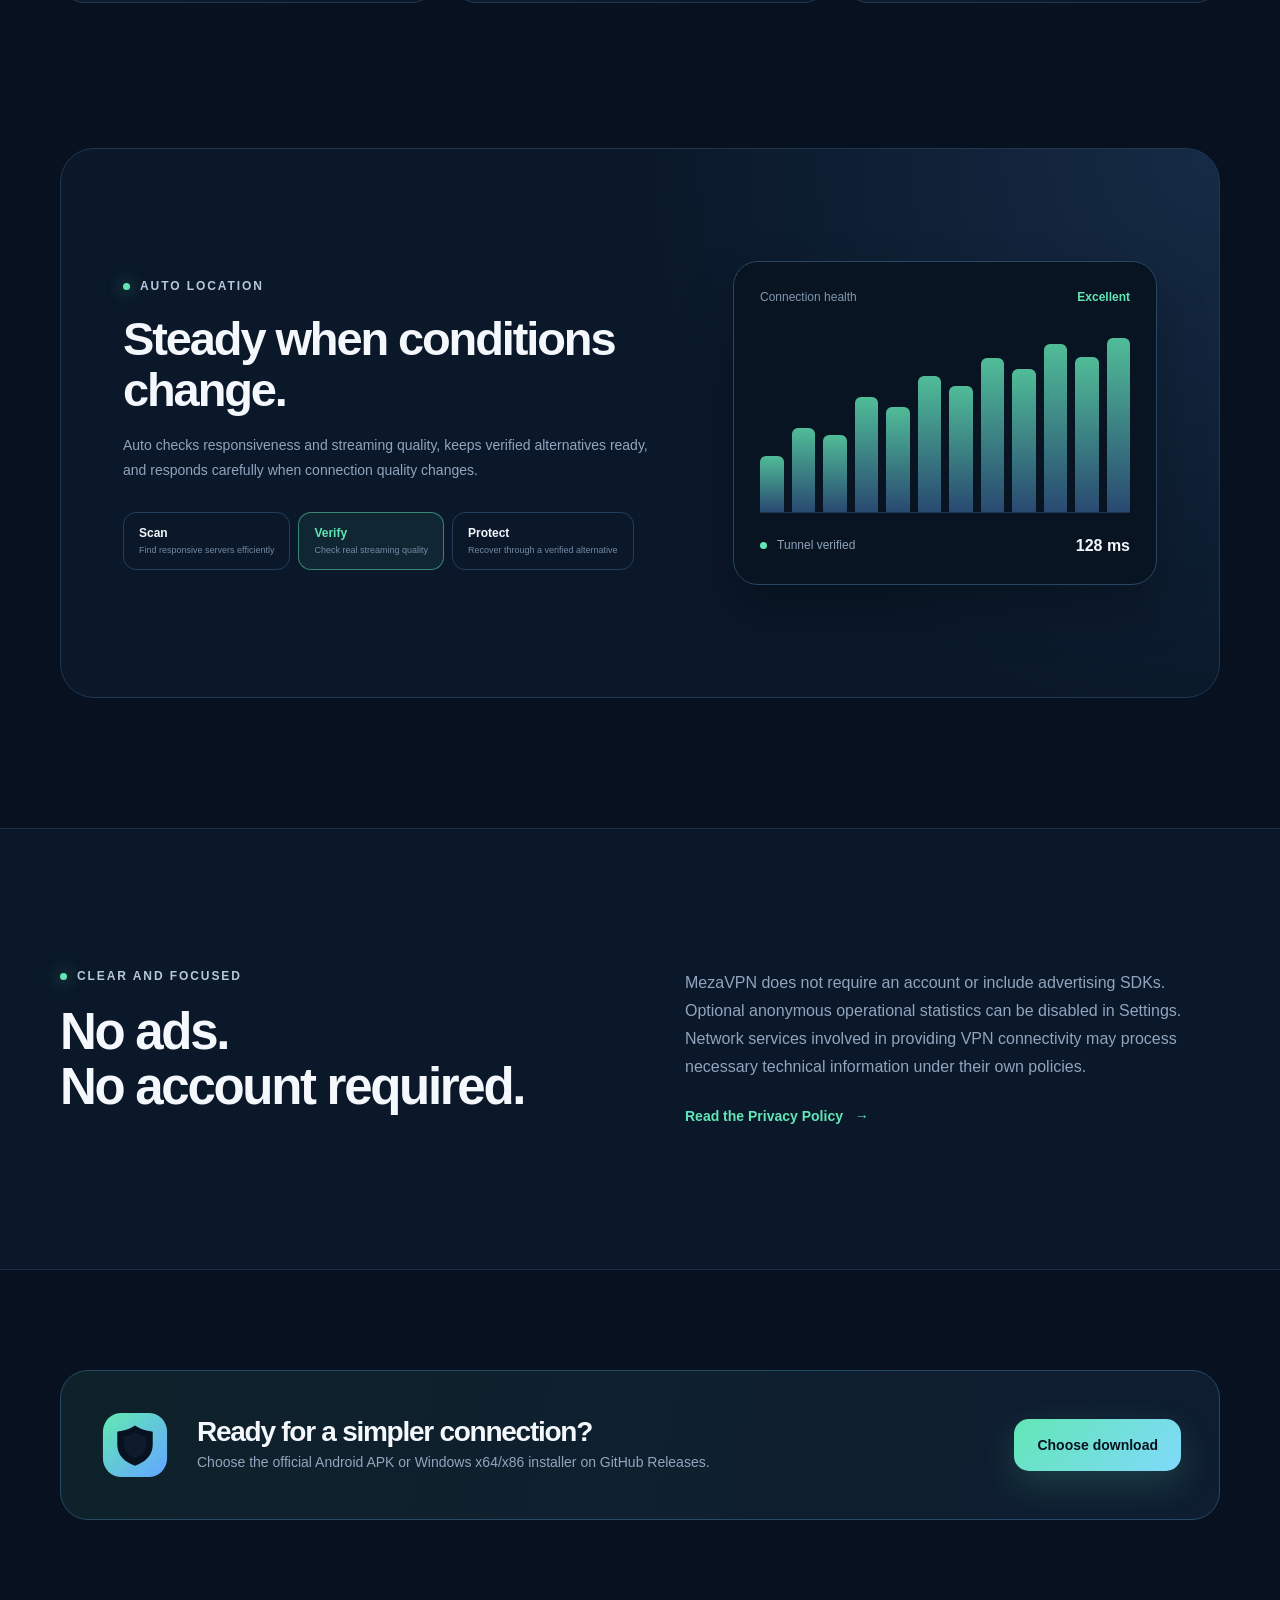
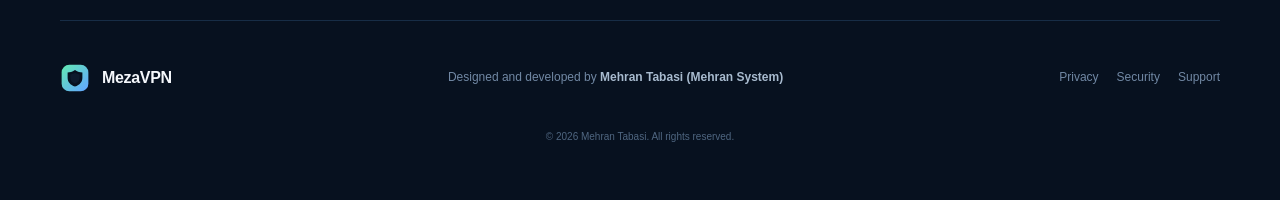
==== commit 168de82c: "Prepare MezaVPN 2.0.0 Android and Windows launch" ====
--- a/docs/index.html
+++ b/docs/index.html
@@ -4,9 +4,9 @@
   <meta charset="utf-8">
   <meta name="viewport" content="width=device-width,initial-scale=1">
   <meta name="theme-color" content="#07111f">
-  <meta name="description" content="MezaVPN — a fast, dependable, and user-friendly VPN client for Android.">
+  <meta name="description" content="MezaVPN — a clear, fast VPN experience for Android and Windows.">
   <meta property="og:title" content="MezaVPN">
-  <meta property="og:description" content="Private. Fast. Effortless. A dependable VPN experience for Android.">
+  <meta property="og:description" content="Private. Fast. Effortless. MezaVPN 2.0 for Android and Windows.">
   <meta property="og:type" content="website">
   <title>MezaVPN — Private. Fast. Effortless.</title>
   <link rel="icon" href="assets/logo.svg" type="image/svg+xml">
@@ -32,18 +32,18 @@
   <main id="top">
     <section class="hero wrap">
       <div class="hero-copy">
-        <div class="eyebrow"><span></span> Built for Android 7.0 and newer</div>
+        <div class="eyebrow"><span></span> Available for Android and Windows</div>
         <h1>A calmer way<br>to <em>connect.</em></h1>
-        <p>MezaVPN combines clear connection feedback, real delay testing, and intelligent Auto Location in one focused Android experience.</p>
+        <p>MezaVPN 2.0 combines clear connection feedback, practical server selection, and calm interfaces shaped for Android and native Windows.</p>
         <div class="actions">
           <a class="button primary" href="https://github.com/mehrantabasi/MezaVPN/releases/latest">
             <svg viewBox="0 0 24 24" aria-hidden="true"><path d="M12 3v12m0 0 5-5m-5 5-5-5M5 20h14"/></svg>
-            Download latest APK
+            Download MezaVPN 2.0
           </a>
           <a class="button secondary" href="https://github.com/mehrantabasi/MezaVPN">View on GitHub</a>
         </div>
         <div class="meta">
-          <span>Android 7+</span><i></i><span>ARM &amp; x86_64</span><i></i><span>No ads</span>
+          <span>Android 7+</span><i></i><span>Windows x64 &amp; x86</span><i></i><span>No ads</span>
         </div>
       </div>
 
@@ -101,12 +101,12 @@
         <article>
           <div class="icon mint">◈</div>
           <h3>Broad compatibility</h3>
-          <p>Supports Android 7.0 and newer across ARMv7, ARM64, and x86_64 environments.</p>
+          <p>Supports Android 7.0+ across ARMv7, ARM64, and x86_64, plus dedicated Windows x64 and x86 installers.</p>
         </article>
         <article>
           <div class="icon blue">◇</div>
           <h3>Focused privacy</h3>
-          <p>No advertising or analytics SDKs. The official app remains focused on its core connection experience.</p>
+          <p>No advertising SDKs or account requirement. Optional anonymous operational statistics can be disabled in Settings.</p>
         </article>
       </div>
     </section>
@@ -137,10 +137,10 @@
       <div class="wrap privacy-inner">
         <div>
           <div class="eyebrow"><span></span> Clear and focused</div>
-          <h2>No ads.<br>No analytics SDKs.</h2>
+          <h2>No ads.<br>No account required.</h2>
         </div>
         <div>
-          <p>MezaVPN does not require an account. Application preferences and recent test results remain in private app storage. Network services involved in providing VPN connectivity may process necessary technical information under their own policies.</p>
+          <p>MezaVPN does not require an account or include advertising SDKs. Optional anonymous operational statistics can be disabled in Settings. Network services involved in providing VPN connectivity may process necessary technical information under their own policies.</p>
           <a href="privacy.html">Read the Privacy Policy <span>→</span></a>
         </div>
       </div>
@@ -150,9 +150,9 @@
       <img src="assets/logo.svg" alt="MezaVPN">
       <div>
         <h2>Ready for a simpler connection?</h2>
-        <p>Get the latest official MezaVPN APK from GitHub Releases.</p>
+        <p>Choose the official Android APK or Windows x64/x86 installer on GitHub Releases.</p>
       </div>
-      <a class="button primary" href="https://github.com/mehrantabasi/MezaVPN/releases/latest">Download APK</a>
+      <a class="button primary" href="https://github.com/mehrantabasi/MezaVPN/releases/latest">Choose download</a>
     </section>
   </main>
 
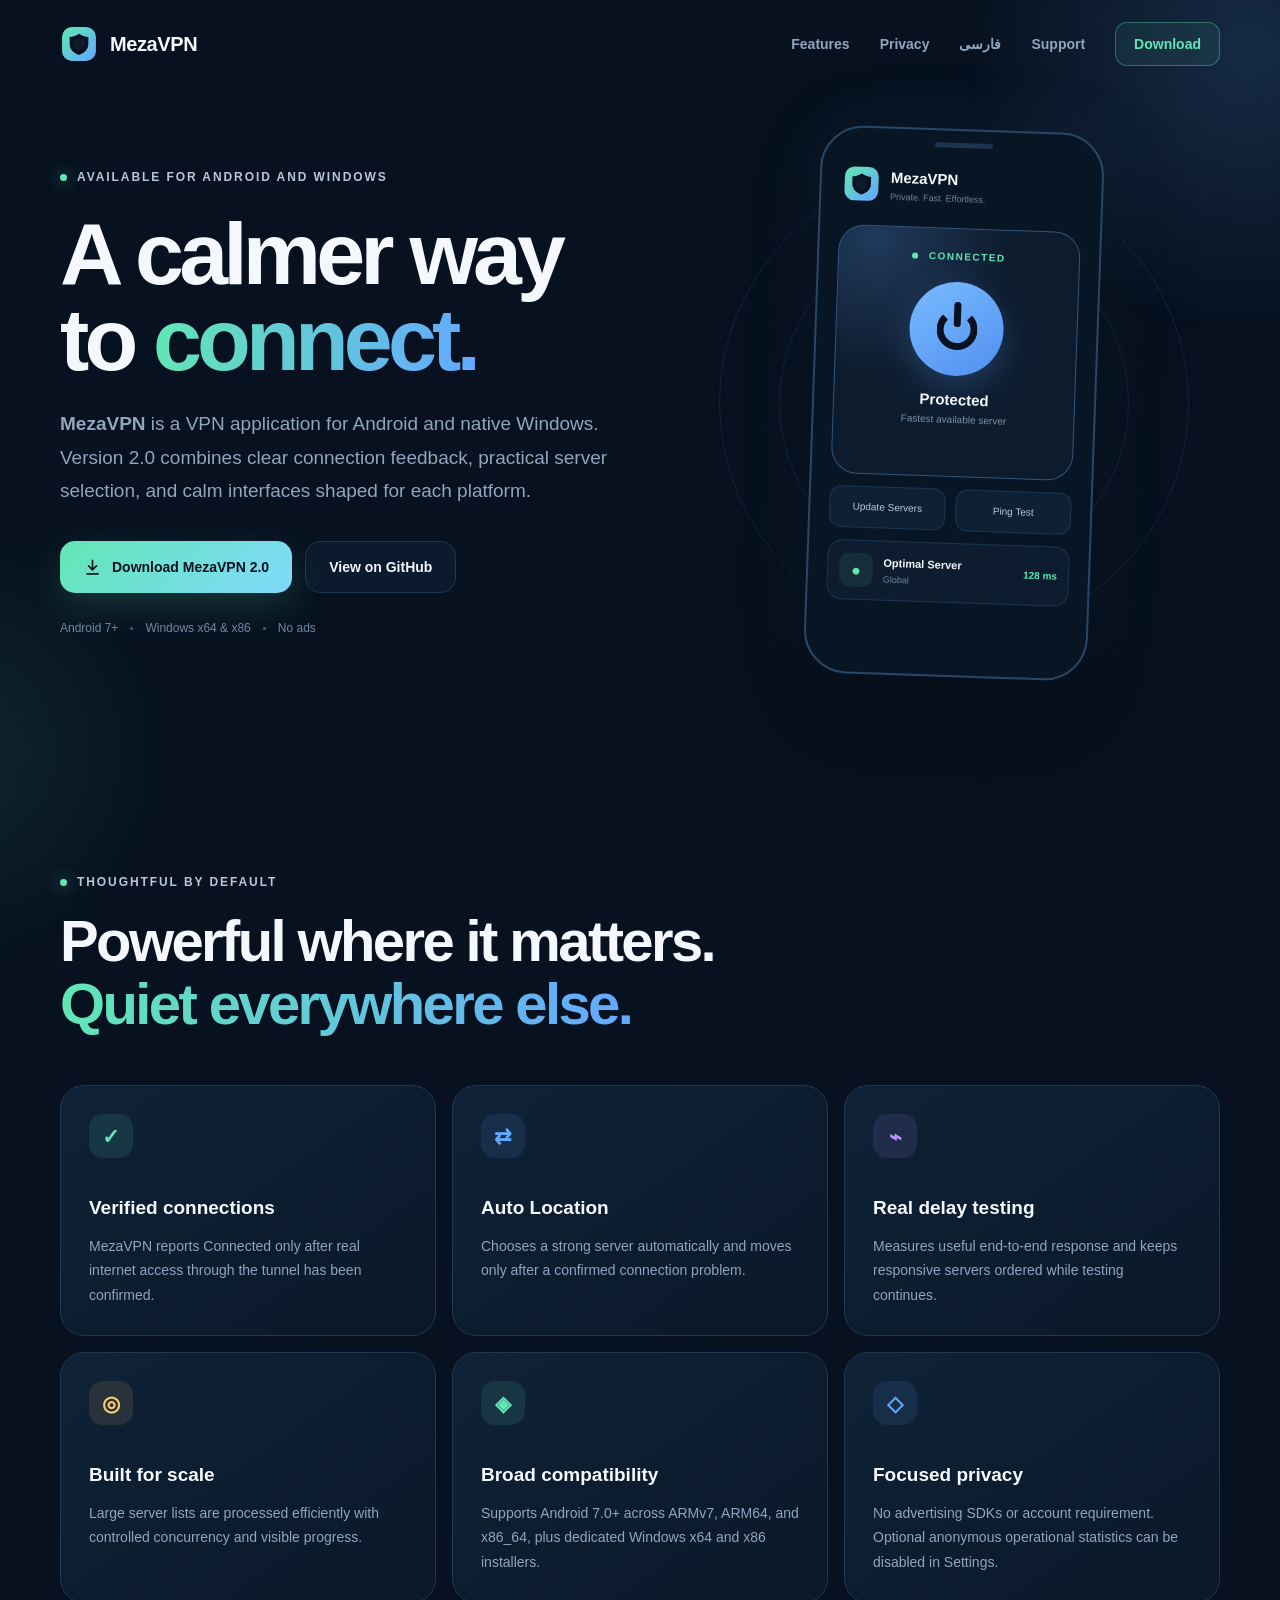
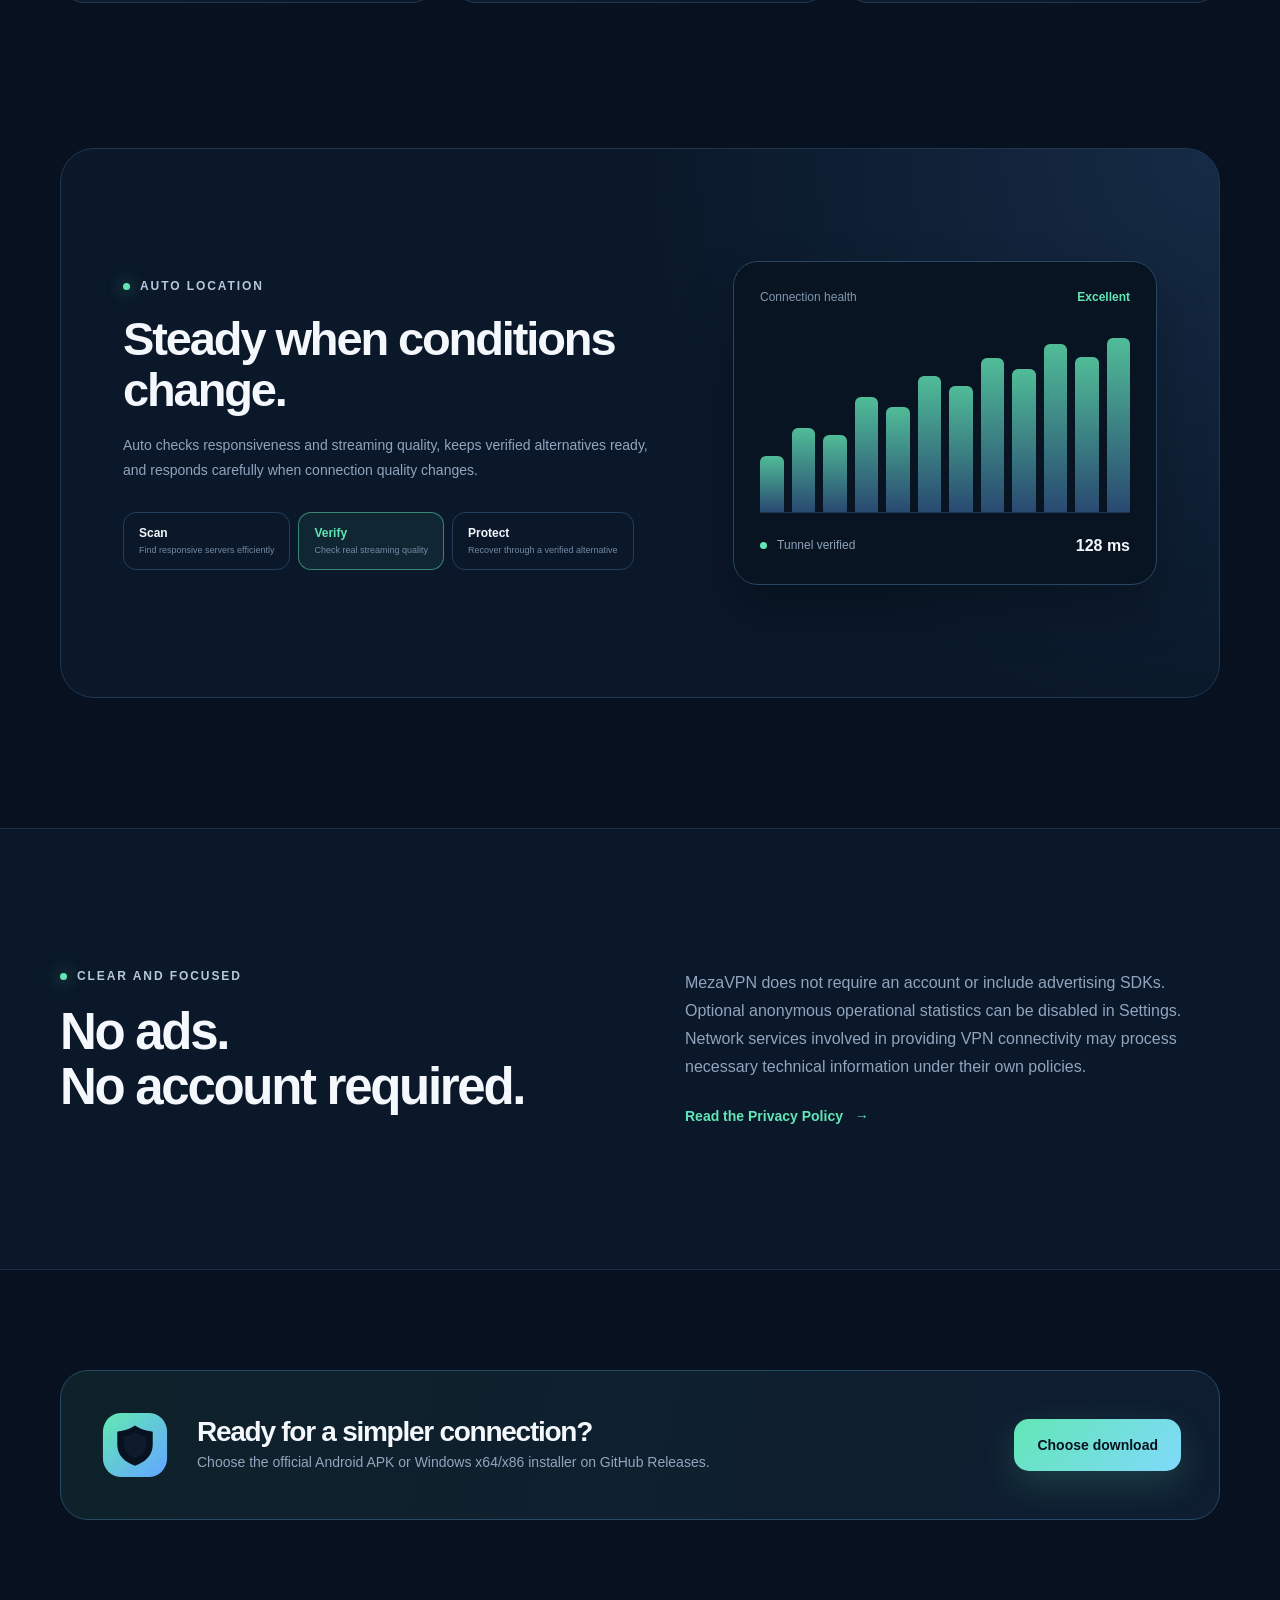
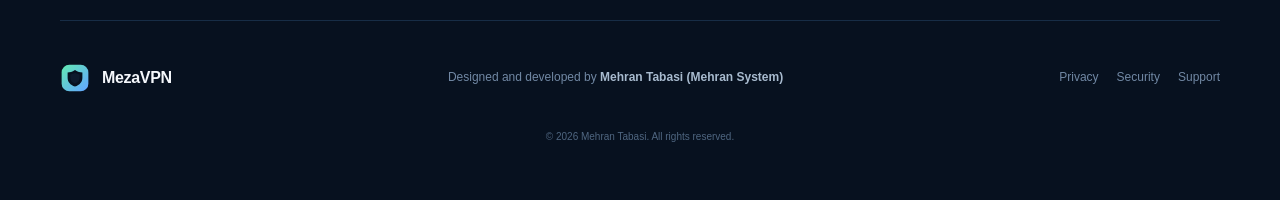
==== commit 930df782: "Add indexable MezaVPN website and SEO metadata" ====
--- a/docs/index.html
+++ b/docs/index.html
@@ -4,13 +4,49 @@
   <meta charset="utf-8">
   <meta name="viewport" content="width=device-width,initial-scale=1">
   <meta name="theme-color" content="#07111f">
-  <meta name="description" content="MezaVPN — a clear, fast VPN experience for Android and Windows.">
+  <meta name="description" content="Official MezaVPN website. Download MezaVPN 2.0 for Android and native Windows, read features, privacy information, and verified release guidance.">
+  <meta name="robots" content="index,follow,max-image-preview:large,max-snippet:-1,max-video-preview:-1">
+  <meta name="googlebot" content="index,follow">
+  <link rel="canonical" href="https://mehrantabasi.github.io/MezaVPN/">
+  <link rel="alternate" hreflang="en" href="https://mehrantabasi.github.io/MezaVPN/">
+  <link rel="alternate" hreflang="fa" href="https://mehrantabasi.github.io/MezaVPN/fa.html">
+  <link rel="alternate" hreflang="x-default" href="https://mehrantabasi.github.io/MezaVPN/">
   <meta property="og:title" content="MezaVPN">
   <meta property="og:description" content="Private. Fast. Effortless. MezaVPN 2.0 for Android and Windows.">
   <meta property="og:type" content="website">
-  <title>MezaVPN — Private. Fast. Effortless.</title>
+  <meta property="og:url" content="https://mehrantabasi.github.io/MezaVPN/">
+  <meta property="og:image" content="https://mehrantabasi.github.io/MezaVPN/assets/logo.png">
+  <meta property="og:site_name" content="MezaVPN">
+  <meta name="twitter:card" content="summary_large_image">
+  <meta name="twitter:title" content="MezaVPN for Android and Windows">
+  <meta name="twitter:description" content="Official MezaVPN downloads, features, privacy information, and release guidance.">
+  <meta name="twitter:image" content="https://mehrantabasi.github.io/MezaVPN/assets/logo.png">
+  <title>MezaVPN for Android and Windows — Official Website</title>
   <link rel="icon" href="assets/logo.svg" type="image/svg+xml">
   <link rel="stylesheet" href="styles.css">
+  <script type="application/ld+json">
+  {
+    "@context": "https://schema.org",
+    "@type": "SoftwareApplication",
+    "name": "MezaVPN",
+    "alternateName": "Meza VPN",
+    "description": "A clear VPN application for Android and native Windows with automatic or manual server selection and verified connection status.",
+    "applicationCategory": "SecurityApplication",
+    "operatingSystem": "Android 7.0 or later, Windows",
+    "softwareVersion": "2.0.0",
+    "url": "https://mehrantabasi.github.io/MezaVPN/",
+    "downloadUrl": "https://github.com/mehrantabasi/MezaVPN/releases/latest",
+    "image": "https://mehrantabasi.github.io/MezaVPN/assets/logo.png",
+    "author": {
+      "@type": "Person",
+      "name": "Mehran Tabasi"
+    },
+    "publisher": {
+      "@type": "Organization",
+      "name": "Mehran System"
+    }
+  }
+  </script>
 </head>
 <body>
   <div class="ambient ambient-one"></div>
@@ -24,6 +60,7 @@
     <nav aria-label="Main navigation">
       <a href="#features">Features</a>
       <a href="#privacy">Privacy</a>
+      <a href="fa.html" lang="fa">فارسی</a>
       <a href="https://github.com/mehrantabasi/MezaVPN/issues">Support</a>
       <a class="nav-download" href="https://github.com/mehrantabasi/MezaVPN/releases/latest">Download</a>
     </nav>
@@ -34,7 +71,7 @@
       <div class="hero-copy">
         <div class="eyebrow"><span></span> Available for Android and Windows</div>
         <h1>A calmer way<br>to <em>connect.</em></h1>
-        <p>MezaVPN 2.0 combines clear connection feedback, practical server selection, and calm interfaces shaped for Android and native Windows.</p>
+        <p><strong>MezaVPN</strong> is a VPN application for Android and native Windows. Version 2.0 combines clear connection feedback, practical server selection, and calm interfaces shaped for each platform.</p>
         <div class="actions">
           <a class="button primary" href="https://github.com/mehrantabasi/MezaVPN/releases/latest">
             <svg viewBox="0 0 24 24" aria-hidden="true"><path d="M12 3v12m0 0 5-5m-5 5-5-5M5 20h14"/></svg>
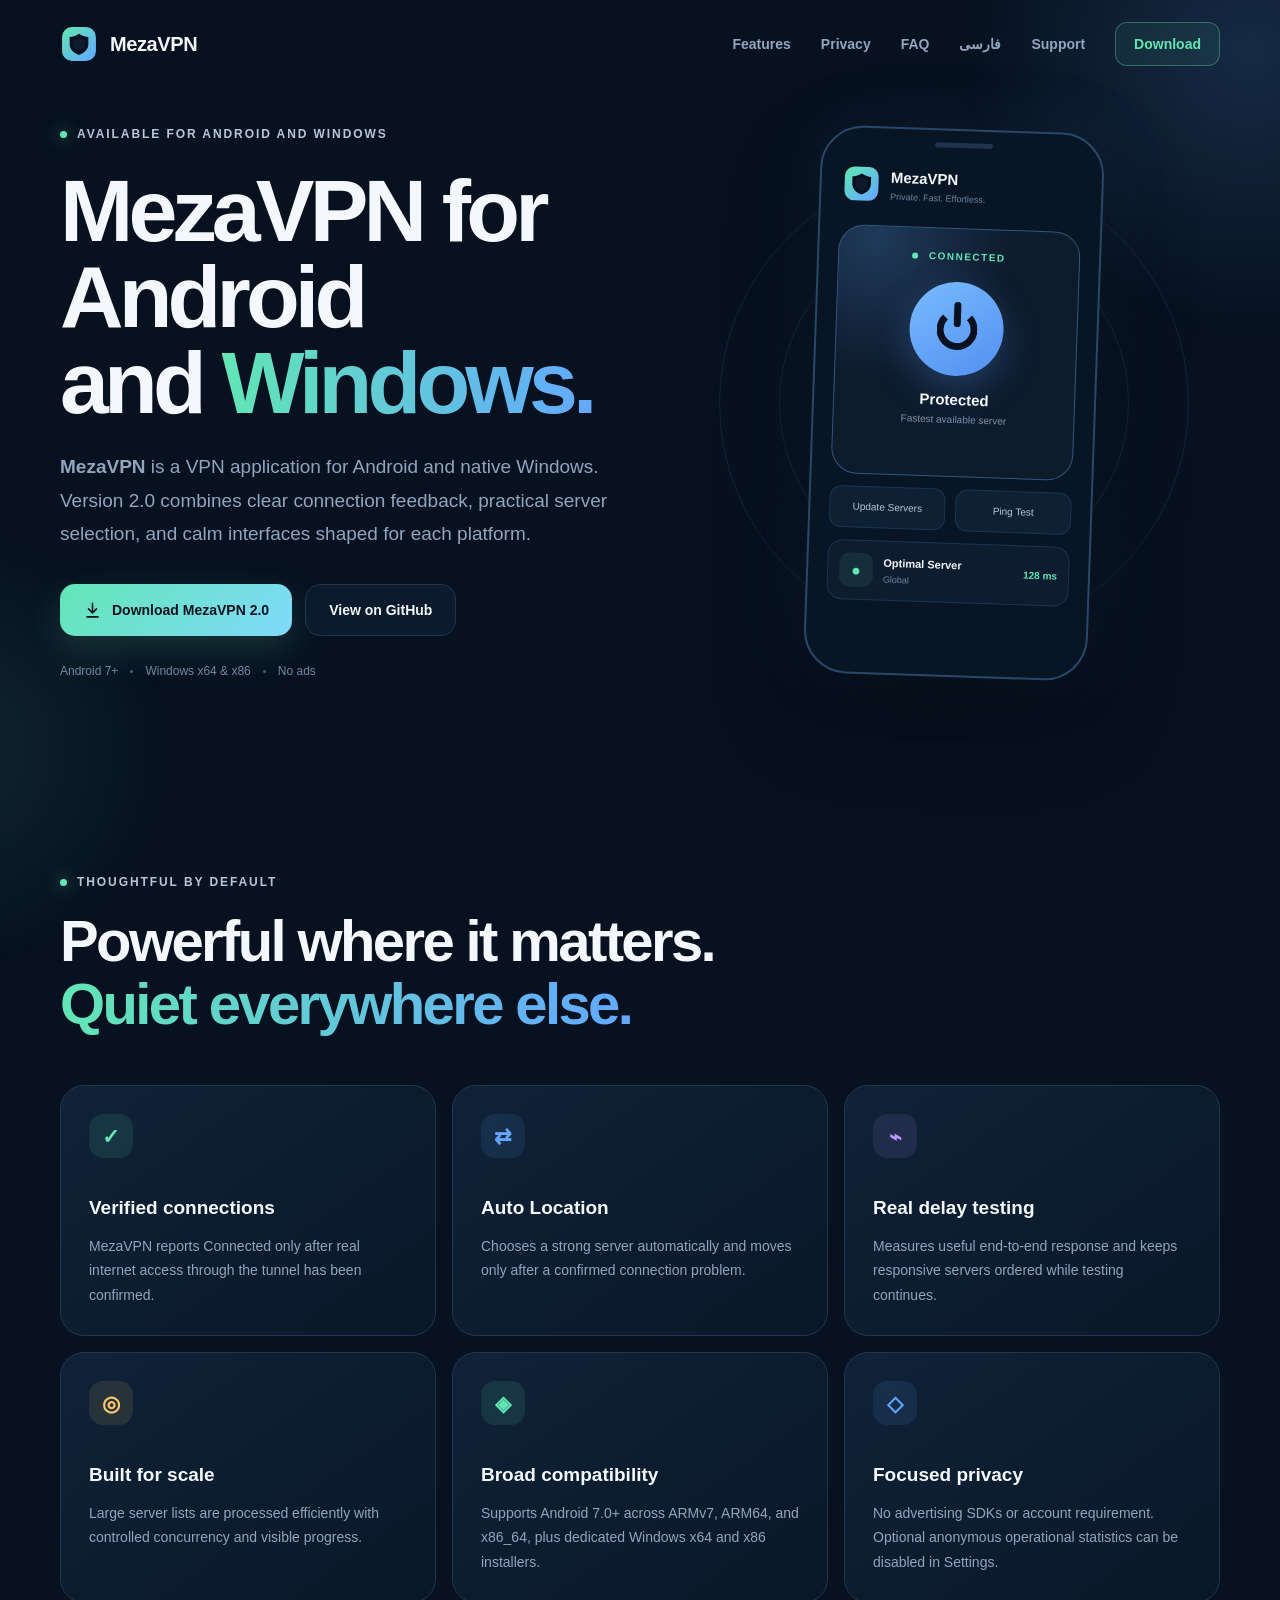
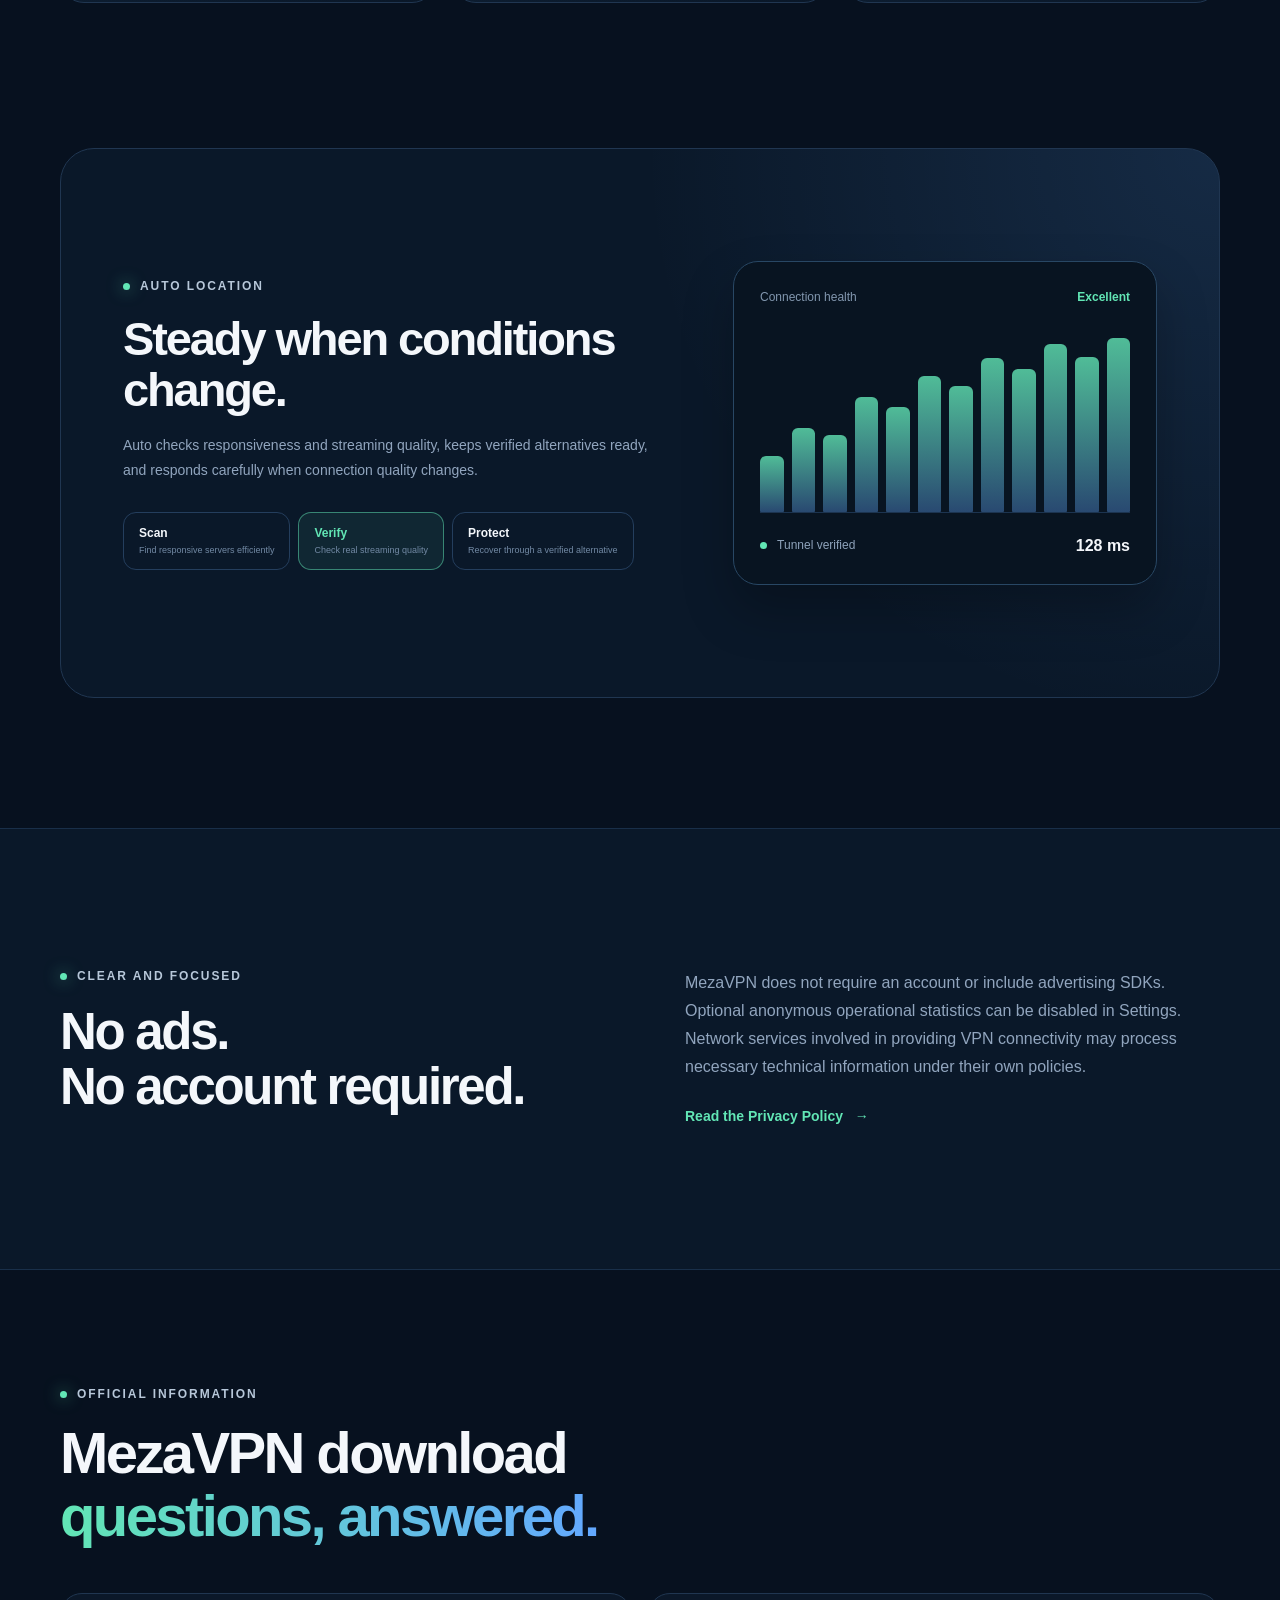
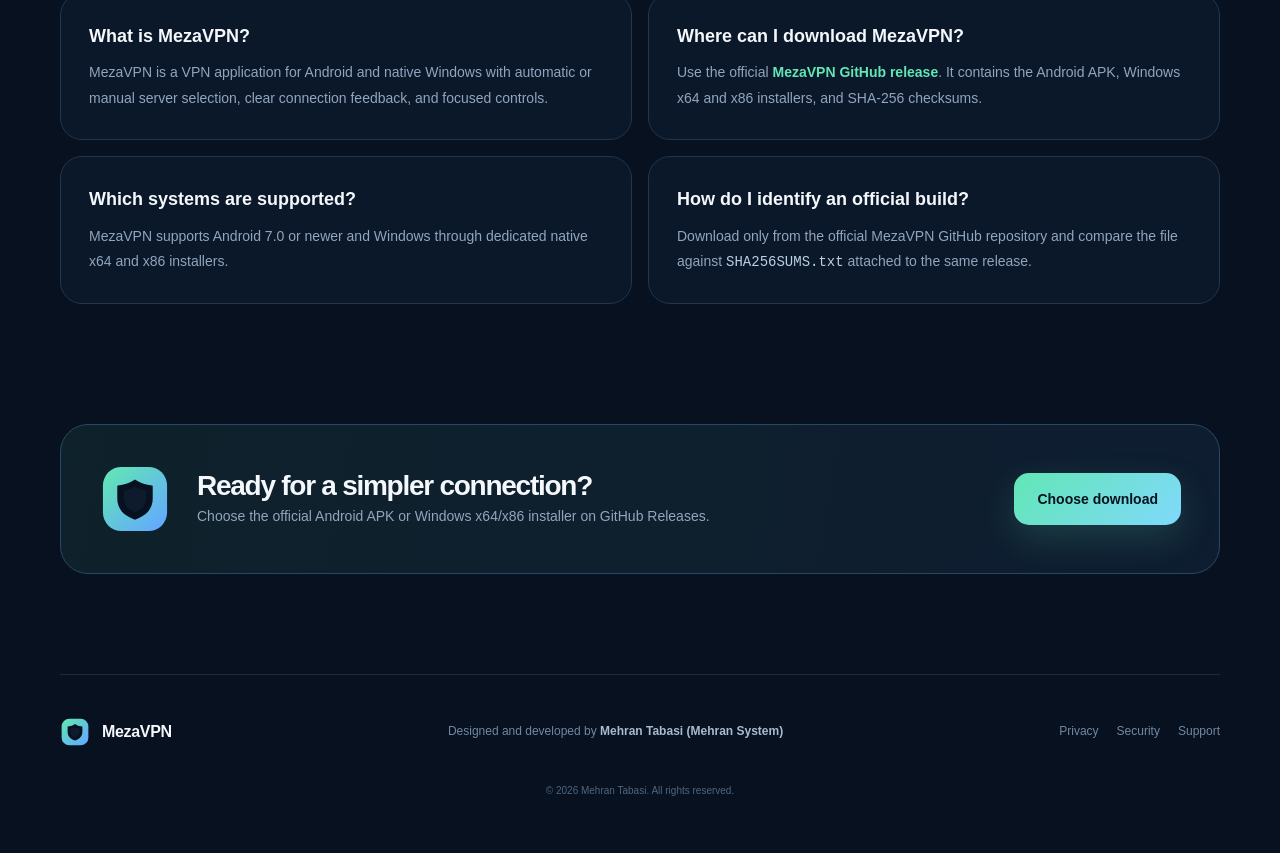
==== commit f818a9f6: "Improve MezaVPN search visibility and repository SEO" ====
--- a/docs/index.html
+++ b/docs/index.html
@@ -4,24 +4,27 @@
   <meta charset="utf-8">
   <meta name="viewport" content="width=device-width,initial-scale=1">
   <meta name="theme-color" content="#07111f">
-  <meta name="description" content="Official MezaVPN website. Download MezaVPN 2.0 for Android and native Windows, read features, privacy information, and verified release guidance.">
+  <meta name="application-name" content="MezaVPN">
+  <meta name="description" content="Download the official MezaVPN app for Android or native Windows. Get MezaVPN 2.0, compare supported platforms, and verify your download on GitHub Releases.">
   <meta name="robots" content="index,follow,max-image-preview:large,max-snippet:-1,max-video-preview:-1">
   <meta name="googlebot" content="index,follow">
   <link rel="canonical" href="https://mehrantabasi.github.io/MezaVPN/">
   <link rel="alternate" hreflang="en" href="https://mehrantabasi.github.io/MezaVPN/">
   <link rel="alternate" hreflang="fa" href="https://mehrantabasi.github.io/MezaVPN/fa.html">
   <link rel="alternate" hreflang="x-default" href="https://mehrantabasi.github.io/MezaVPN/">
-  <meta property="og:title" content="MezaVPN">
-  <meta property="og:description" content="Private. Fast. Effortless. MezaVPN 2.0 for Android and Windows.">
+  <meta property="og:title" content="Download MezaVPN for Android and Windows">
+  <meta property="og:description" content="Official MezaVPN 2.0 downloads, supported platforms, features, privacy information, and verified GitHub releases.">
   <meta property="og:type" content="website">
   <meta property="og:url" content="https://mehrantabasi.github.io/MezaVPN/">
   <meta property="og:image" content="https://mehrantabasi.github.io/MezaVPN/assets/logo.png">
   <meta property="og:site_name" content="MezaVPN">
+  <meta property="og:locale" content="en_US">
+  <meta property="og:locale:alternate" content="fa_IR">
   <meta name="twitter:card" content="summary_large_image">
   <meta name="twitter:title" content="MezaVPN for Android and Windows">
   <meta name="twitter:description" content="Official MezaVPN downloads, features, privacy information, and release guidance.">
   <meta name="twitter:image" content="https://mehrantabasi.github.io/MezaVPN/assets/logo.png">
-  <title>MezaVPN for Android and Windows — Official Website</title>
+  <title>Download MezaVPN for Android &amp; Windows | Official Site</title>
   <link rel="icon" href="assets/logo.svg" type="image/svg+xml">
   <link rel="stylesheet" href="styles.css">
   <script type="application/ld+json">
@@ -35,16 +38,36 @@
     "operatingSystem": "Android 7.0 or later, Windows",
     "softwareVersion": "2.0.0",
     "url": "https://mehrantabasi.github.io/MezaVPN/",
+    "sameAs": "https://github.com/mehrantabasi/MezaVPN",
     "downloadUrl": "https://github.com/mehrantabasi/MezaVPN/releases/latest",
     "image": "https://mehrantabasi.github.io/MezaVPN/assets/logo.png",
+    "isAccessibleForFree": true,
+    "offers": {
+      "@type": "Offer",
+      "price": "0",
+      "priceCurrency": "USD",
+      "availability": "https://schema.org/InStock"
+    },
     "author": {
       "@type": "Person",
       "name": "Mehran Tabasi"
     },
     "publisher": {
       "@type": "Organization",
-      "name": "Mehran System"
+      "name": "Mehran System",
+      "url": "https://mehran-system.ir/"
     }
+  }
+  </script>
+  <script type="application/ld+json">
+  {
+    "@context": "https://schema.org",
+    "@type": "WebSite",
+    "name": "MezaVPN",
+    "alternateName": "Meza VPN",
+    "url": "https://mehrantabasi.github.io/MezaVPN/",
+    "inLanguage": ["en", "fa"],
+    "sameAs": "https://github.com/mehrantabasi/MezaVPN"
   }
   </script>
 </head>
@@ -60,6 +83,7 @@
     <nav aria-label="Main navigation">
       <a href="#features">Features</a>
       <a href="#privacy">Privacy</a>
+      <a href="#faq">FAQ</a>
       <a href="fa.html" lang="fa">فارسی</a>
       <a href="https://github.com/mehrantabasi/MezaVPN/issues">Support</a>
       <a class="nav-download" href="https://github.com/mehrantabasi/MezaVPN/releases/latest">Download</a>
@@ -70,7 +94,7 @@
     <section class="hero wrap">
       <div class="hero-copy">
         <div class="eyebrow"><span></span> Available for Android and Windows</div>
-        <h1>A calmer way<br>to <em>connect.</em></h1>
+        <h1>MezaVPN for Android<br>and <em>Windows.</em></h1>
         <p><strong>MezaVPN</strong> is a VPN application for Android and native Windows. Version 2.0 combines clear connection feedback, practical server selection, and calm interfaces shaped for each platform.</p>
         <div class="actions">
           <a class="button primary" href="https://github.com/mehrantabasi/MezaVPN/releases/latest">
@@ -84,7 +108,7 @@
         </div>
       </div>
 
-      <div class="device-scene" aria-label="MezaVPN interface preview">
+      <div class="device-scene" role="img" aria-label="MezaVPN interface preview">
         <div class="orbit orbit-one"></div>
         <div class="orbit orbit-two"></div>
         <div class="phone">
@@ -183,6 +207,19 @@
       </div>
     </section>
 
+    <section id="faq" class="faq wrap">
+      <div class="section-heading">
+        <div class="eyebrow"><span></span> Official information</div>
+        <h2>MezaVPN download<br><em>questions, answered.</em></h2>
+      </div>
+      <div class="faq-grid">
+        <article><h3>What is MezaVPN?</h3><p>MezaVPN is a VPN application for Android and native Windows with automatic or manual server selection, clear connection feedback, and focused controls.</p></article>
+        <article><h3>Where can I download MezaVPN?</h3><p>Use the official <a href="https://github.com/mehrantabasi/MezaVPN/releases/latest">MezaVPN GitHub release</a>. It contains the Android APK, Windows x64 and x86 installers, and SHA-256 checksums.</p></article>
+        <article><h3>Which systems are supported?</h3><p>MezaVPN supports Android 7.0 or newer and Windows through dedicated native x64 and x86 installers.</p></article>
+        <article><h3>How do I identify an official build?</h3><p>Download only from the official MezaVPN GitHub repository and compare the file against <code>SHA256SUMS.txt</code> attached to the same release.</p></article>
+      </div>
+    </section>
+
     <section class="download wrap">
       <img src="assets/logo.svg" alt="MezaVPN">
       <div>
--- a/docs/styles.css
+++ b/docs/styles.css
@@ -1 +1,2 @@
 :root{--bg:#07111f;--panel:#0d1b2d;--panel2:#10243a;--text:#f4f7fb;--muted:#91a5be;--mint:#62e6b5;--blue:#63a8ff;--line:#203651}*{box-sizing:border-box}html{scroll-behavior:smooth}body{margin:0;background:var(--bg);color:var(--text);font-family:Inter,ui-sans-serif,-apple-system,BlinkMacSystemFont,"Segoe UI",sans-serif;line-height:1.6;overflow-x:hidden}a{color:inherit;text-decoration:none}.wrap{width:min(1160px,calc(100% - 44px));margin:auto}.ambient{position:absolute;border-radius:50%;filter:blur(4px);pointer-events:none}.ambient-one{width:600px;height:600px;right:-270px;top:-250px;background:radial-gradient(circle,rgba(99,168,255,.17),transparent 68%)}.ambient-two{width:460px;height:460px;left:-280px;top:520px;background:radial-gradient(circle,rgba(98,230,181,.1),transparent 68%)}.nav{height:88px;display:flex;align-items:center;justify-content:space-between;position:relative;z-index:5}.brand{display:flex;align-items:center;gap:12px;font-weight:750;font-size:20px;letter-spacing:-.02em}.brand img{width:38px;height:38px}.nav nav{display:flex;align-items:center;gap:30px;color:var(--muted);font-size:14px;font-weight:600}.nav nav a:hover{color:var(--text)}.nav-download{padding:10px 18px;border:1px solid rgba(98,230,181,.35);border-radius:12px;color:var(--mint)!important;background:rgba(98,230,181,.07)}.hero{min-height:650px;display:grid;grid-template-columns:1.05fr .95fr;align-items:center;gap:40px;padding-top:30px;padding-bottom:70px;position:relative}.eyebrow{color:#b7c7d9;text-transform:uppercase;letter-spacing:.16em;font-size:12px;font-weight:700;display:flex;align-items:center;gap:10px}.eyebrow span{display:inline-block;width:7px;height:7px;border-radius:50%;background:var(--mint);box-shadow:0 0 16px rgba(98,230,181,.7)}h1{font-size:clamp(58px,7vw,88px);line-height:.98;letter-spacing:-.055em;margin:24px 0}h1 em,h2 em{font-style:normal;background:linear-gradient(90deg,var(--mint),var(--blue));-webkit-background-clip:text;background-clip:text;color:transparent}.hero-copy>p{max-width:580px;color:var(--muted);font-size:19px;line-height:1.75}.actions{display:flex;gap:13px;margin-top:34px;flex-wrap:wrap}.button{min-height:52px;padding:0 23px;border-radius:15px;display:inline-flex;align-items:center;justify-content:center;gap:10px;font-weight:750;font-size:14px;transition:.2s transform,.2s box-shadow}.button:hover{transform:translateY(-2px)}.button.primary{color:#06131f;background:linear-gradient(135deg,var(--mint),#80d9fb);box-shadow:0 13px 36px rgba(98,230,181,.17)}.button.secondary{border:1px solid var(--line);background:rgba(16,36,58,.55)}.button svg{width:19px;fill:none;stroke:currentColor;stroke-width:2;stroke-linecap:round;stroke-linejoin:round}.meta{display:flex;align-items:center;gap:12px;color:#7188a4;font-size:12px;margin-top:26px}.meta i{width:3px;height:3px;border-radius:50%;background:#46617f}.device-scene{height:570px;position:relative;display:flex;align-items:center;justify-content:center}.orbit{position:absolute;border:1px solid rgba(99,168,255,.12);border-radius:50%}.orbit-one{width:470px;height:470px}.orbit-two{width:350px;height:350px}.phone{width:284px;height:548px;border:2px solid #294869;border-radius:43px;background:#081525;padding:29px 19px 20px;box-shadow:0 40px 90px rgba(0,0,0,.42),0 0 80px rgba(99,168,255,.09);position:relative;transform:rotate(2deg)}.speaker{position:absolute;top:12px;left:112px;width:58px;height:5px;border-radius:5px;background:#1d334e}.appbar{display:flex;align-items:center;gap:10px;margin:8px 2px 22px}.appbar img{width:38px}.appbar div{display:flex;flex-direction:column}.appbar strong{font-size:15px}.appbar small{color:#6f86a1;font-size:9px}.connection-card{height:249px;border:1px solid #31577f;border-radius:26px;background:radial-gradient(circle at 15% 5%,rgba(99,168,255,.22),transparent 44%),var(--panel);display:flex;flex-direction:column;align-items:center;padding:20px}.status{color:var(--mint);font-size:10px;font-weight:800;letter-spacing:.15em}.status span{display:inline-block;width:6px;height:6px;border-radius:50%;background:var(--mint);margin-right:6px}.power{width:94px;height:94px;border-radius:50%;margin:17px 0 12px;background:linear-gradient(145deg,#78bcff,#518ff0);box-shadow:0 12px 36px rgba(99,168,255,.25);display:grid;place-items:center}.power div{width:41px;height:41px;border:7px solid #07111f;border-top-color:transparent;border-radius:50%;position:relative}.power div:after{content:"";position:absolute;width:7px;height:25px;background:#07111f;border-radius:5px;left:10px;top:-14px}.connection-card>strong{font-size:15px}.connection-card>small{font-size:10px;color:#7d93ad}.quick-row{display:grid;grid-template-columns:1fr 1fr;gap:10px;margin:12px 0}.quick-row span{background:#0e2034;border:1px solid #1b3552;border-radius:12px;padding:12px 3px;text-align:center;font-size:10px;color:#b9c8d8}.server{height:60px;border-radius:15px;background:#0d1c2e;border:1px solid #1c3551;display:flex;align-items:center;padding:9px 11px;gap:10px}.globe{width:34px;height:34px;border-radius:10px;display:grid;place-items:center;color:var(--mint);background:rgba(98,230,181,.09)}.server div:nth-child(2){display:flex;flex-direction:column;flex:1}.server strong{font-size:11px}.server small{font-size:9px;color:#7188a4}.server b{font-size:10px;color:var(--mint)}.section{padding:115px 0}.section-heading h2,.failover h2,.privacy h2,.download h2{font-size:clamp(38px,5vw,58px);line-height:1.08;letter-spacing:-.045em;margin:18px 0}.feature-grid{display:grid;grid-template-columns:repeat(3,1fr);gap:16px;margin-top:50px}.feature-grid article{min-height:245px;padding:28px;border-radius:24px;background:linear-gradient(145deg,rgba(16,36,58,.9),rgba(10,24,41,.9));border:1px solid var(--line);transition:.2s transform,.2s border-color}.feature-grid article:hover{transform:translateY(-4px);border-color:#365b83}.icon{width:44px;height:44px;border-radius:14px;display:grid;place-items:center;font-size:21px;font-weight:700;margin-bottom:35px}.icon.mint{color:var(--mint);background:rgba(98,230,181,.1)}.icon.blue{color:var(--blue);background:rgba(99,168,255,.1)}.icon.violet{color:#b995ff;background:rgba(185,149,255,.1)}.icon.amber{color:#ffc86b;background:rgba(255,200,107,.1)}h3{font-size:19px;margin:0 0 10px}.feature-grid p,.failover p,.privacy p{font-size:14px;color:var(--muted);margin:0;line-height:1.75}.failover{min-height:550px;margin-top:30px;margin-bottom:130px;padding:62px;display:grid;grid-template-columns:1fr .8fr;gap:80px;align-items:center;border:1px solid var(--line);border-radius:34px;background:radial-gradient(circle at 100% 0,rgba(99,168,255,.13),transparent 45%),#0a1829}.failover h2{font-size:47px}.failover-copy>p{max-width:570px}.failover ul{list-style:none;margin:30px 0 0;padding:0;display:flex;gap:8px;flex-wrap:wrap}.failover li{border:1px solid #243e5d;border-radius:13px;padding:11px 15px;display:flex;flex-direction:column}.failover li b{font-size:12px}.failover li span{font-size:9px;color:#7289a4}.failover li.active{border-color:rgba(98,230,181,.5);background:rgba(98,230,181,.07)}.failover li.active b{color:var(--mint)}.signal-card{background:#081421;border:1px solid #284764;border-radius:25px;padding:26px;box-shadow:0 25px 50px rgba(0,0,0,.25)}.signal-head,.signal-foot{display:flex;align-items:center;justify-content:space-between}.signal-head span{color:#8297af;font-size:12px}.signal-head b{color:var(--mint);font-size:12px}.bars{height:175px;display:flex;align-items:end;gap:8px;border-bottom:1px solid #1c3450;margin:30px 0 20px}.bars i{flex:1;min-width:5px;border-radius:6px 6px 1px 1px;background:linear-gradient(180deg,var(--mint),rgba(99,168,255,.45));opacity:.8}.signal-foot{font-size:12px}.signal-foot span{color:#8ea3bb}.signal-foot span i{display:inline-block;width:7px;height:7px;border-radius:50%;background:var(--mint);margin-right:7px}.signal-foot strong{font-size:16px}.privacy{background:#0a1829;border-top:1px solid #192f49;border-bottom:1px solid #192f49}.privacy-inner{display:grid;grid-template-columns:1fr 1fr;gap:90px;align-items:center;min-height:440px}.privacy h2{font-size:51px}.privacy p{font-size:16px}.privacy a{display:inline-block;color:var(--mint);font-weight:700;font-size:14px;margin-top:24px}.privacy a span{padding-left:8px}.download{margin-top:100px;margin-bottom:100px;min-height:150px;padding:32px 38px;border-radius:28px;border:1px solid #284965;background:linear-gradient(100deg,rgba(98,230,181,.08),rgba(99,168,255,.08));display:grid;grid-template-columns:auto 1fr auto;align-items:center;gap:26px}.download img{width:72px}.download h2{font-size:28px;margin:0 0 4px}.download p{color:var(--muted);margin:0;font-size:14px}footer{padding:35px 0 55px;border-top:1px solid #172d46;display:grid;grid-template-columns:auto 1fr auto;align-items:center;gap:30px;color:#7188a4;font-size:12px}footer .brand{color:var(--text);font-size:16px}footer .brand img{width:30px}footer p{text-align:center}footer strong{color:#a8bbcf}footer>div:nth-child(3){display:flex;gap:18px}footer a:hover{color:var(--text)}footer small{grid-column:1/-1;text-align:center;color:#4f6680}@media(max-width:900px){.nav nav>a:not(.nav-download){display:none}.hero{grid-template-columns:1fr;padding-top:70px}.hero-copy{text-align:center}.eyebrow,.actions,.meta{justify-content:center}.hero-copy>p{margin-left:auto;margin-right:auto}.device-scene{height:610px}.feature-grid{grid-template-columns:repeat(2,1fr)}.failover{grid-template-columns:1fr;gap:45px;padding:42px}.privacy-inner{grid-template-columns:1fr;gap:20px;padding:80px 0}.download{grid-template-columns:auto 1fr}.download .button{grid-column:1/-1}footer{grid-template-columns:1fr;text-align:center}footer .brand,footer>div:nth-child(3){justify-content:center}footer p{margin:0}footer small{grid-column:auto}}@media(max-width:600px){.wrap{width:min(100% - 28px,1160px)}.nav{height:75px}.brand{font-size:17px}.brand img{width:34px}.nav-download{padding:8px 13px}.hero{padding-top:50px}h1{font-size:55px}.hero-copy>p{font-size:16px}.meta{font-size:10px}.device-scene{height:565px}.phone{transform:scale(.92)}.section{padding:85px 0}.section-heading h2{font-size:38px}.feature-grid{grid-template-columns:1fr}.feature-grid article{min-height:210px}.failover{padding:30px 22px;margin-bottom:90px}.failover h2,.privacy h2{font-size:38px}.signal-card{padding:20px}.download{grid-template-columns:1fr;text-align:center;padding:30px 22px}.download img{margin:auto}.download h2{font-size:25px}.actions{flex-direction:column}.button{width:100%}}
+.faq{padding:115px 0 20px}.faq-grid{display:grid;grid-template-columns:repeat(2,1fr);gap:16px;margin-top:45px}.faq-grid article{padding:28px;border:1px solid var(--line);border-radius:22px;background:rgba(13,27,45,.72)}.faq-grid h3{font-size:18px}.faq-grid p{margin:0;color:var(--muted);font-size:14px;line-height:1.8}.faq-grid a{color:var(--mint);font-weight:700}.faq-grid code{color:#bcd0e5}@media(max-width:600px){.faq{padding:85px 0 10px}.faq-grid{grid-template-columns:1fr;margin-top:32px}.faq-grid article{padding:22px}}
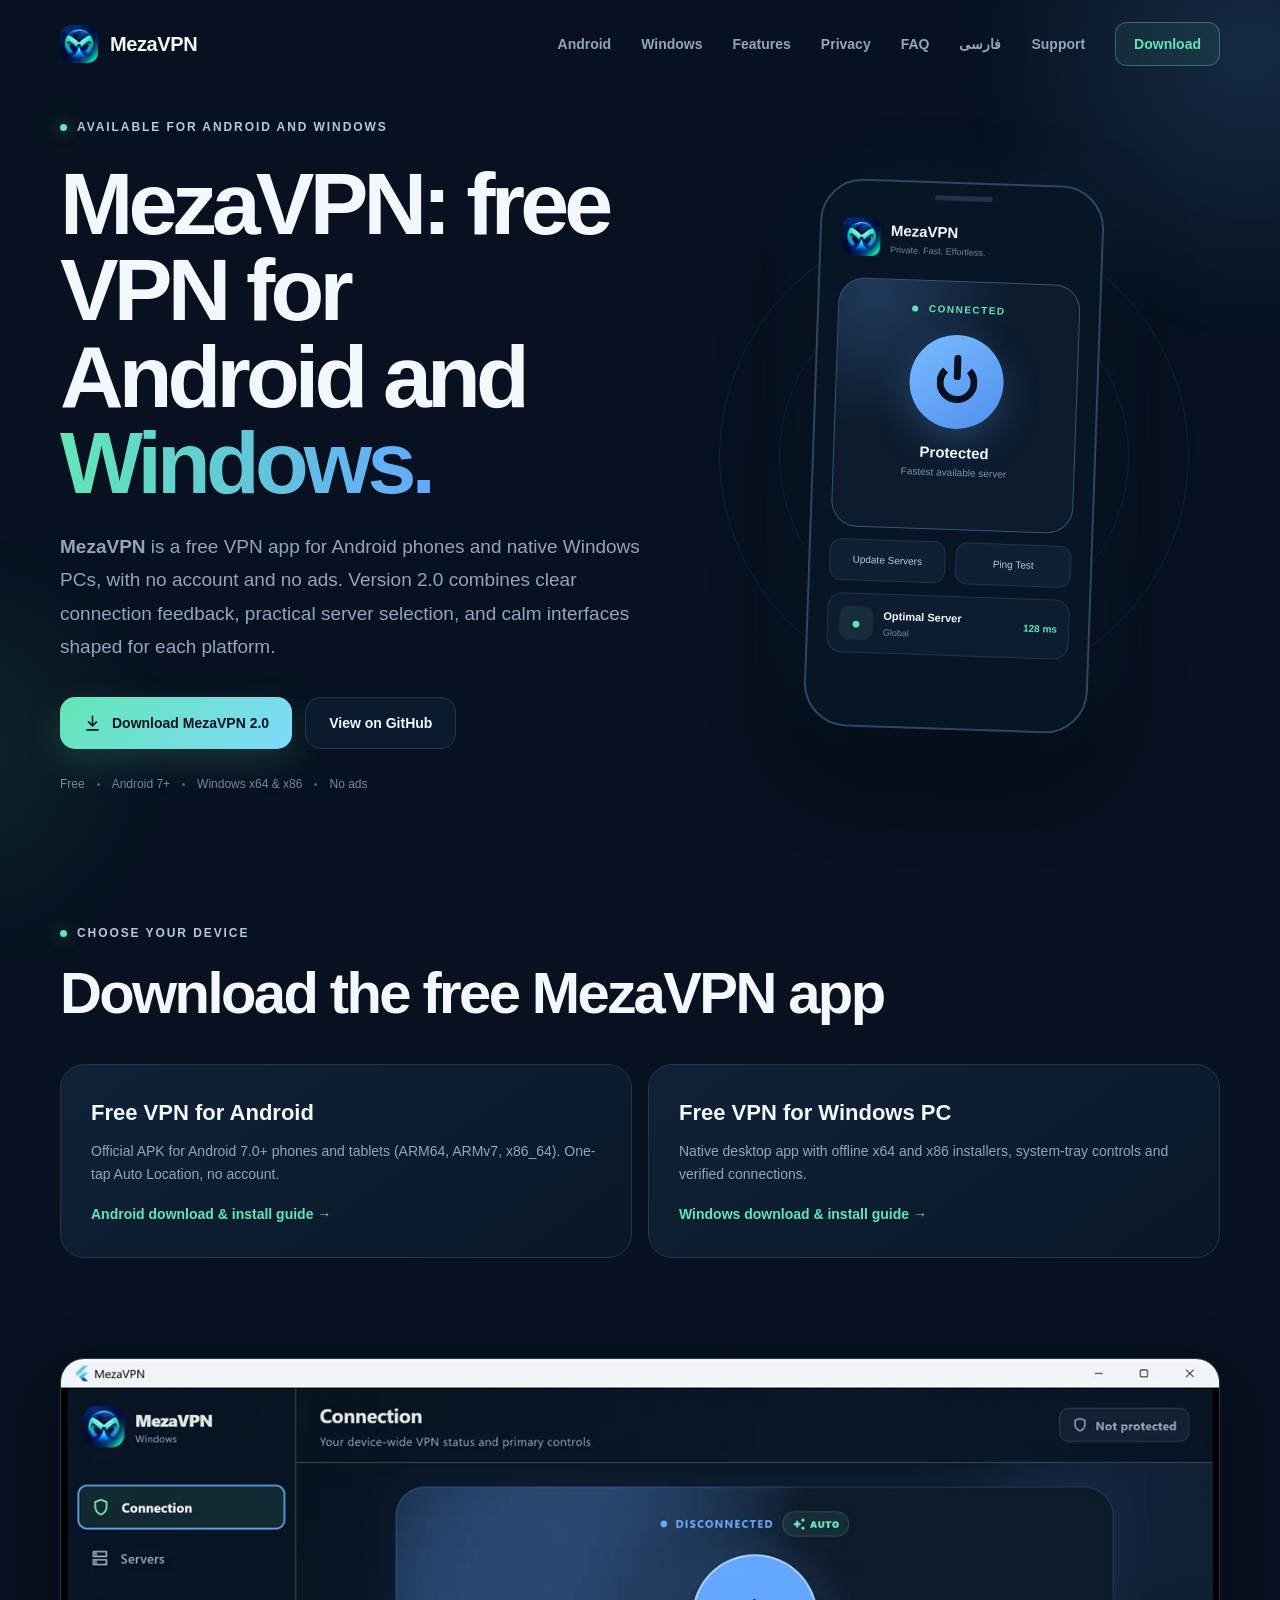
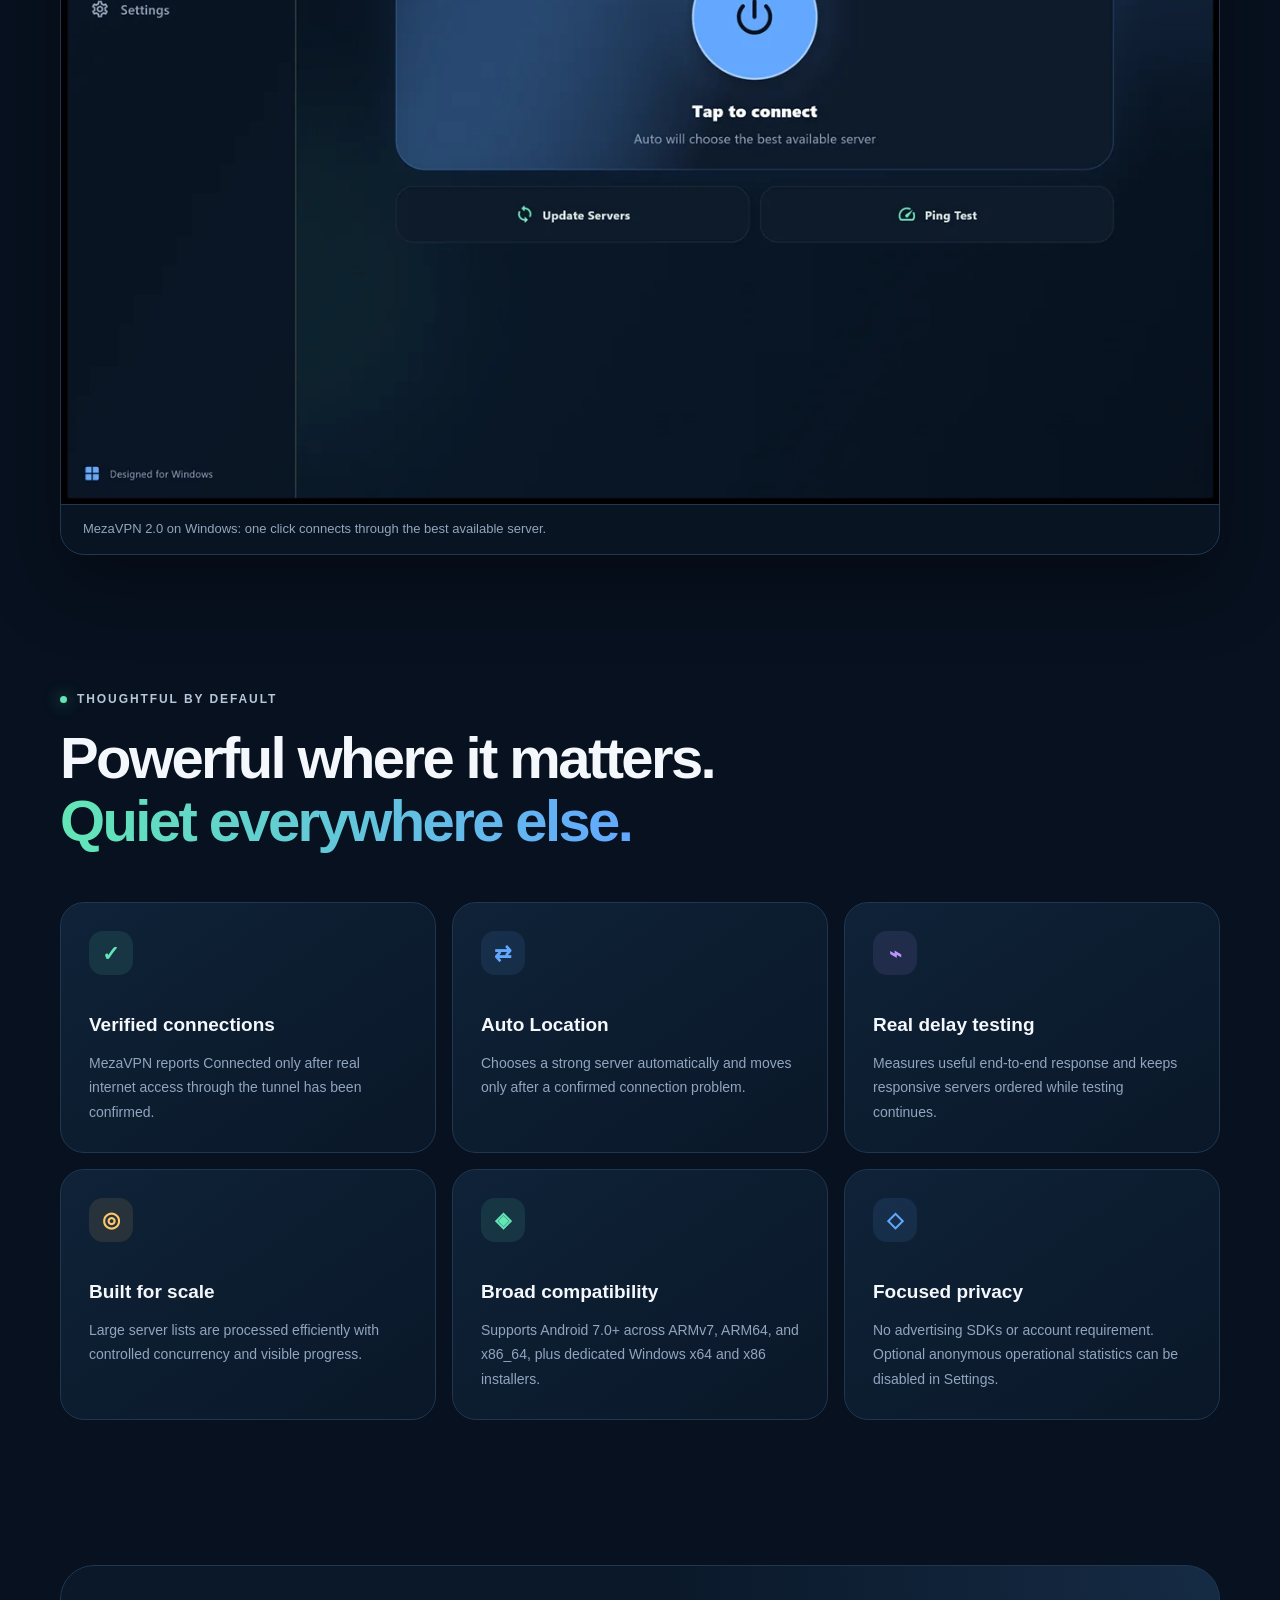
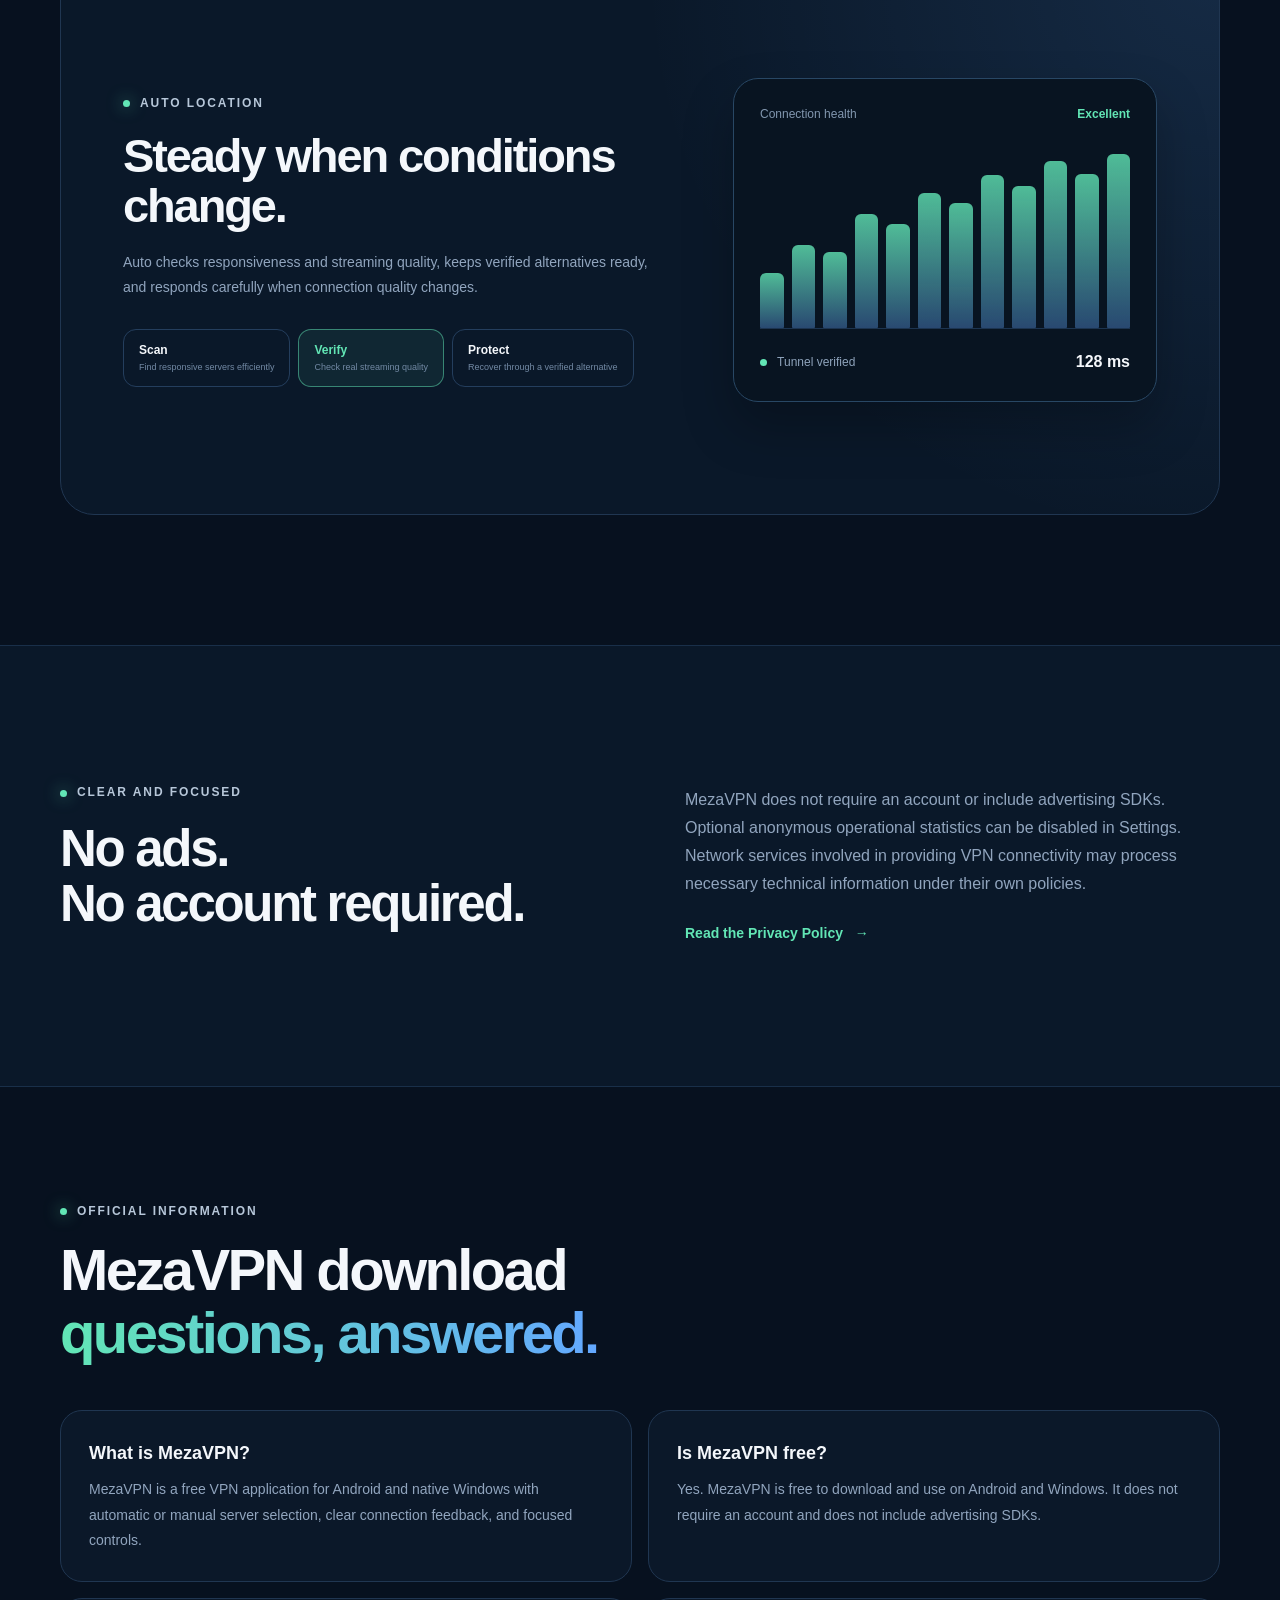
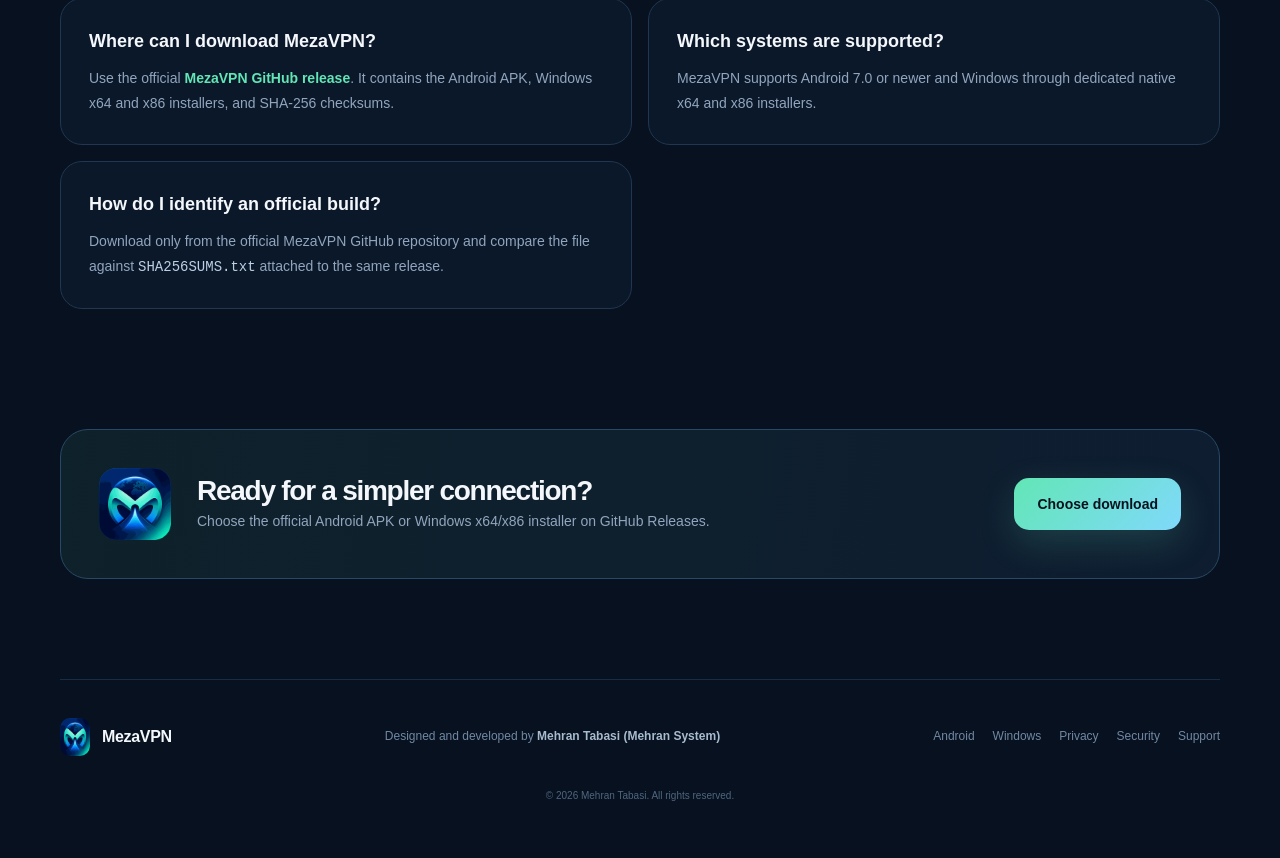
==== commit 9f50a626: "Improve MezaVPN website and repository SEO - Add Android and Windows landing pages in English and Pe" ====
--- a/docs/index.html
+++ b/docs/index.html
@@ -5,69 +5,89 @@
   <meta name="viewport" content="width=device-width,initial-scale=1">
   <meta name="theme-color" content="#07111f">
   <meta name="application-name" content="MezaVPN">
-  <meta name="description" content="Download the official MezaVPN app for Android or native Windows. Get MezaVPN 2.0, compare supported platforms, and verify your download on GitHub Releases.">
+  <meta name="description" content="MezaVPN is a free VPN app for Android and Windows PC. No account, no ads, one-tap Auto Location and verified connections. Download the official APK and Windows installer.">
   <meta name="robots" content="index,follow,max-image-preview:large,max-snippet:-1,max-video-preview:-1">
   <meta name="googlebot" content="index,follow">
   <link rel="canonical" href="https://mehrantabasi.github.io/MezaVPN/">
   <link rel="alternate" hreflang="en" href="https://mehrantabasi.github.io/MezaVPN/">
   <link rel="alternate" hreflang="fa" href="https://mehrantabasi.github.io/MezaVPN/fa.html">
   <link rel="alternate" hreflang="x-default" href="https://mehrantabasi.github.io/MezaVPN/">
-  <meta property="og:title" content="Download MezaVPN for Android and Windows">
+  <meta property="og:title" content="MezaVPN – Free VPN for Android and Windows">
   <meta property="og:description" content="Official MezaVPN 2.0 downloads, supported platforms, features, privacy information, and verified GitHub releases.">
   <meta property="og:type" content="website">
   <meta property="og:url" content="https://mehrantabasi.github.io/MezaVPN/">
-  <meta property="og:image" content="https://mehrantabasi.github.io/MezaVPN/assets/logo.png">
+  <meta property="og:image" content="https://mehrantabasi.github.io/MezaVPN/assets/og-image.jpg">
+  <meta property="og:image:width" content="1200">
+  <meta property="og:image:height" content="630">
+  <meta property="og:image:alt" content="MezaVPN – free VPN for Android and Windows PC">
   <meta property="og:site_name" content="MezaVPN">
   <meta property="og:locale" content="en_US">
   <meta property="og:locale:alternate" content="fa_IR">
   <meta name="twitter:card" content="summary_large_image">
-  <meta name="twitter:title" content="MezaVPN for Android and Windows">
+  <meta name="twitter:title" content="MezaVPN – Free VPN for Android and Windows">
   <meta name="twitter:description" content="Official MezaVPN downloads, features, privacy information, and release guidance.">
-  <meta name="twitter:image" content="https://mehrantabasi.github.io/MezaVPN/assets/logo.png">
-  <title>Download MezaVPN for Android &amp; Windows | Official Site</title>
-  <link rel="icon" href="assets/logo.svg" type="image/svg+xml">
+  <meta name="twitter:image" content="https://mehrantabasi.github.io/MezaVPN/assets/og-image.jpg">
+  <title>MezaVPN – Free VPN for Android &amp; Windows | Official Download</title>
+  <link rel="icon" href="assets/favicon-48.png" sizes="48x48" type="image/png">
+  <link rel="icon" href="assets/icon-192.png" sizes="192x192" type="image/png">
+  <link rel="apple-touch-icon" href="assets/apple-touch-icon.png">
+  <link rel="manifest" href="site.webmanifest">
   <link rel="stylesheet" href="styles.css">
   <script type="application/ld+json">
   {
     "@context": "https://schema.org",
-    "@type": "SoftwareApplication",
-    "name": "MezaVPN",
-    "alternateName": "Meza VPN",
-    "description": "A clear VPN application for Android and native Windows with automatic or manual server selection and verified connection status.",
-    "applicationCategory": "SecurityApplication",
-    "operatingSystem": "Android 7.0 or later, Windows",
-    "softwareVersion": "2.0.0",
-    "url": "https://mehrantabasi.github.io/MezaVPN/",
-    "sameAs": "https://github.com/mehrantabasi/MezaVPN",
-    "downloadUrl": "https://github.com/mehrantabasi/MezaVPN/releases/latest",
-    "image": "https://mehrantabasi.github.io/MezaVPN/assets/logo.png",
-    "isAccessibleForFree": true,
-    "offers": {
-      "@type": "Offer",
-      "price": "0",
-      "priceCurrency": "USD",
-      "availability": "https://schema.org/InStock"
-    },
-    "author": {
-      "@type": "Person",
-      "name": "Mehran Tabasi"
-    },
-    "publisher": {
-      "@type": "Organization",
-      "name": "Mehran System",
-      "url": "https://mehran-system.ir/"
-    }
-  }
-  </script>
-  <script type="application/ld+json">
-  {
-    "@context": "https://schema.org",
-    "@type": "WebSite",
-    "name": "MezaVPN",
-    "alternateName": "Meza VPN",
-    "url": "https://mehrantabasi.github.io/MezaVPN/",
-    "inLanguage": ["en", "fa"],
-    "sameAs": "https://github.com/mehrantabasi/MezaVPN"
+    "@graph": [
+      {
+        "@type": "SoftwareApplication",
+        "@id": "https://mehrantabasi.github.io/MezaVPN/#app",
+        "name": "MezaVPN",
+        "alternateName": ["Meza VPN", "MezaVPN 2.0", "مزا وی پی ان"],
+        "description": "Free VPN app for Android and native Windows with one-tap Auto Location, manual server selection and verified connection status. No account and no advertising SDKs.",
+        "inLanguage": "en",
+        "applicationCategory": "SecurityApplication",
+        "applicationSubCategory": "VPN",
+        "operatingSystem": "Android 7.0 or later, Windows (x64 and x86)",
+        "softwareVersion": "2.0.0",
+        "datePublished": "2026-09-27",
+        "url": "https://mehrantabasi.github.io/MezaVPN/",
+        "sameAs": ["https://github.com/mehrantabasi/MezaVPN"],
+        "downloadUrl": "https://github.com/mehrantabasi/MezaVPN/releases/latest",
+        "image": "https://mehrantabasi.github.io/MezaVPN/assets/logo-512.png",
+        "screenshot": "https://mehrantabasi.github.io/MezaVPN/assets/mezavpn-windows-screenshot.jpg",
+        "featureList": ["One-tap Auto Location", "Manual server selection with search and filters", "Verified connection status", "Real delay testing", "No account required", "No advertising SDKs"],
+        "isAccessibleForFree": true,
+        "offers": {"@type": "Offer", "price": "0", "priceCurrency": "USD", "availability": "https://schema.org/InStock"},
+        "author": {"@type": "Person", "name": "Mehran Tabasi"},
+        "publisher": {"@id": "https://mehrantabasi.github.io/MezaVPN/#publisher"}
+      },
+      {
+        "@type": "Organization",
+        "@id": "https://mehrantabasi.github.io/MezaVPN/#publisher",
+        "name": "Mehran System",
+        "url": "https://mehran-system.ir/",
+        "logo": "https://mehrantabasi.github.io/MezaVPN/assets/logo-512.png",
+        "founder": {"@type": "Person", "name": "Mehran Tabasi", "sameAs": "https://github.com/mehrantabasi"}
+      },
+      {
+        "@type": "WebSite",
+        "@id": "https://mehrantabasi.github.io/MezaVPN/#website",
+        "name": "MezaVPN",
+        "alternateName": ["Meza VPN", "مزا وی پی ان"],
+        "url": "https://mehrantabasi.github.io/MezaVPN/",
+        "inLanguage": ["en", "fa"],
+        "publisher": {"@id": "https://mehrantabasi.github.io/MezaVPN/#publisher"}
+      },
+      {
+        "@type": "FAQPage",
+        "mainEntity": [
+          {"@type": "Question", "name": "What is MezaVPN?", "acceptedAnswer": {"@type": "Answer", "text": "MezaVPN is a free VPN application for Android and native Windows with automatic or manual server selection, clear connection feedback, and focused controls."}},
+          {"@type": "Question", "name": "Is MezaVPN free?", "acceptedAnswer": {"@type": "Answer", "text": "Yes. MezaVPN is free to download and use on Android and Windows. It does not require an account and does not include advertising SDKs."}},
+          {"@type": "Question", "name": "Where can I download MezaVPN?", "acceptedAnswer": {"@type": "Answer", "text": "Use the official MezaVPN GitHub release. It contains the Android APK, Windows x64 and x86 installers, and SHA-256 checksums."}},
+          {"@type": "Question", "name": "Which systems are supported?", "acceptedAnswer": {"@type": "Answer", "text": "MezaVPN supports Android 7.0 or newer and Windows through dedicated native x64 and x86 installers."}},
+          {"@type": "Question", "name": "How do I identify an official build?", "acceptedAnswer": {"@type": "Answer", "text": "Download only from the official MezaVPN GitHub repository and compare the file against SHA256SUMS.txt attached to the same release."}}
+        ]
+      }
+    ]
   }
   </script>
 </head>
@@ -77,10 +97,12 @@
 
   <header class="nav wrap">
     <a class="brand" href="#top" aria-label="MezaVPN home">
-      <img src="assets/logo.svg" alt="">
+      <img src="assets/icon-192.png" alt="" width="38" height="38">
       <span>MezaVPN</span>
     </a>
     <nav aria-label="Main navigation">
+      <a href="vpn-for-android.html">Android</a>
+      <a href="vpn-for-windows.html">Windows</a>
       <a href="#features">Features</a>
       <a href="#privacy">Privacy</a>
       <a href="#faq">FAQ</a>
@@ -94,8 +116,8 @@
     <section class="hero wrap">
       <div class="hero-copy">
         <div class="eyebrow"><span></span> Available for Android and Windows</div>
-        <h1>MezaVPN for Android<br>and <em>Windows.</em></h1>
-        <p><strong>MezaVPN</strong> is a VPN application for Android and native Windows. Version 2.0 combines clear connection feedback, practical server selection, and calm interfaces shaped for each platform.</p>
+        <h1>MezaVPN: free VPN for Android and <em>Windows.</em></h1>
+        <p><strong>MezaVPN</strong> is a free VPN app for Android phones and native Windows PCs, with no account and no ads. Version 2.0 combines clear connection feedback, practical server selection, and calm interfaces shaped for each platform.</p>
         <div class="actions">
           <a class="button primary" href="https://github.com/mehrantabasi/MezaVPN/releases/latest">
             <svg viewBox="0 0 24 24" aria-hidden="true"><path d="M12 3v12m0 0 5-5m-5 5-5-5M5 20h14"/></svg>
@@ -104,7 +126,7 @@
           <a class="button secondary" href="https://github.com/mehrantabasi/MezaVPN">View on GitHub</a>
         </div>
         <div class="meta">
-          <span>Android 7+</span><i></i><span>Windows x64 &amp; x86</span><i></i><span>No ads</span>
+          <span>Free</span><i></i><span>Android 7+</span><i></i><span>Windows x64 &amp; x86</span><i></i><span>No ads</span>
         </div>
       </div>
 
@@ -114,7 +136,7 @@
         <div class="phone">
           <div class="speaker"></div>
           <div class="appbar">
-            <img src="assets/logo.svg" alt="">
+            <img src="assets/icon-192.png" alt="" width="38" height="38">
             <div><strong>MezaVPN</strong><small>Private. Fast. Effortless.</small></div>
           </div>
           <div class="connection-card">
@@ -133,6 +155,27 @@
       </div>
     </section>
 
+    <section class="platforms wrap" aria-labelledby="platforms-title">
+      <div class="section-heading">
+        <div class="eyebrow"><span></span> Choose your device</div>
+        <h2 id="platforms-title">Download the free MezaVPN app</h2>
+      </div>
+      <div class="platform-grid">
+        <a href="vpn-for-android.html"><h3>Free VPN for Android</h3><p>Official APK for Android 7.0+ phones and tablets (ARM64, ARMv7, x86_64). One-tap Auto Location, no account.</p><span>Android download &amp; install guide →</span></a>
+        <a href="vpn-for-windows.html"><h3>Free VPN for Windows PC</h3><p>Native desktop app with offline x64 and x86 installers, system-tray controls and verified connections.</p><span>Windows download &amp; install guide →</span></a>
+      </div>
+    </section>
+
+    <section class="screens wrap" aria-label="MezaVPN screenshot">
+      <figure>
+        <picture>
+          <source srcset="assets/mezavpn-windows-screenshot.webp" type="image/webp">
+          <img src="assets/mezavpn-windows-screenshot.jpg" width="1280" height="824" alt="MezaVPN VPN app for Windows – connection screen with Auto mode" loading="lazy">
+        </picture>
+        <figcaption>MezaVPN 2.0 on Windows: one click connects through the best available server.</figcaption>
+      </figure>
+    </section>
+
     <section id="features" class="section wrap">
       <div class="section-heading">
         <div class="eyebrow"><span></span> Thoughtful by default</div>
@@ -213,7 +256,8 @@
         <h2>MezaVPN download<br><em>questions, answered.</em></h2>
       </div>
       <div class="faq-grid">
-        <article><h3>What is MezaVPN?</h3><p>MezaVPN is a VPN application for Android and native Windows with automatic or manual server selection, clear connection feedback, and focused controls.</p></article>
+        <article><h3>What is MezaVPN?</h3><p>MezaVPN is a free VPN application for Android and native Windows with automatic or manual server selection, clear connection feedback, and focused controls.</p></article>
+        <article><h3>Is MezaVPN free?</h3><p>Yes. MezaVPN is free to download and use on Android and Windows. It does not require an account and does not include advertising SDKs.</p></article>
         <article><h3>Where can I download MezaVPN?</h3><p>Use the official <a href="https://github.com/mehrantabasi/MezaVPN/releases/latest">MezaVPN GitHub release</a>. It contains the Android APK, Windows x64 and x86 installers, and SHA-256 checksums.</p></article>
         <article><h3>Which systems are supported?</h3><p>MezaVPN supports Android 7.0 or newer and Windows through dedicated native x64 and x86 installers.</p></article>
         <article><h3>How do I identify an official build?</h3><p>Download only from the official MezaVPN GitHub repository and compare the file against <code>SHA256SUMS.txt</code> attached to the same release.</p></article>
@@ -221,7 +265,7 @@
     </section>
 
     <section class="download wrap">
-      <img src="assets/logo.svg" alt="MezaVPN">
+      <img src="assets/icon-192.png" alt="MezaVPN app icon" width="72" height="72" loading="lazy">
       <div>
         <h2>Ready for a simpler connection?</h2>
         <p>Choose the official Android APK or Windows x64/x86 installer on GitHub Releases.</p>
@@ -231,9 +275,9 @@
   </main>
 
   <footer class="wrap">
-    <div class="brand"><img src="assets/logo.svg" alt=""><span>MezaVPN</span></div>
+    <div class="brand"><img src="assets/icon-192.png" alt="" width="38" height="38"><span>MezaVPN</span></div>
     <p>Designed and developed by <strong>Mehran Tabasi (Mehran System)</strong></p>
-    <div><a href="privacy.html">Privacy</a><a href="https://github.com/mehrantabasi/MezaVPN/security">Security</a><a href="https://github.com/mehrantabasi/MezaVPN/issues">Support</a></div>
+    <div><a href="vpn-for-android.html">Android</a><a href="vpn-for-windows.html">Windows</a><a href="privacy.html">Privacy</a><a href="https://github.com/mehrantabasi/MezaVPN/security">Security</a><a href="https://github.com/mehrantabasi/MezaVPN/issues">Support</a></div>
     <small>© 2026 Mehran Tabasi. All rights reserved.</small>
   </footer>
 </body>
--- a/docs/styles.css
+++ b/docs/styles.css
@@ -1,2 +1,4 @@
 :root{--bg:#07111f;--panel:#0d1b2d;--panel2:#10243a;--text:#f4f7fb;--muted:#91a5be;--mint:#62e6b5;--blue:#63a8ff;--line:#203651}*{box-sizing:border-box}html{scroll-behavior:smooth}body{margin:0;background:var(--bg);color:var(--text);font-family:Inter,ui-sans-serif,-apple-system,BlinkMacSystemFont,"Segoe UI",sans-serif;line-height:1.6;overflow-x:hidden}a{color:inherit;text-decoration:none}.wrap{width:min(1160px,calc(100% - 44px));margin:auto}.ambient{position:absolute;border-radius:50%;filter:blur(4px);pointer-events:none}.ambient-one{width:600px;height:600px;right:-270px;top:-250px;background:radial-gradient(circle,rgba(99,168,255,.17),transparent 68%)}.ambient-two{width:460px;height:460px;left:-280px;top:520px;background:radial-gradient(circle,rgba(98,230,181,.1),transparent 68%)}.nav{height:88px;display:flex;align-items:center;justify-content:space-between;position:relative;z-index:5}.brand{display:flex;align-items:center;gap:12px;font-weight:750;font-size:20px;letter-spacing:-.02em}.brand img{width:38px;height:38px}.nav nav{display:flex;align-items:center;gap:30px;color:var(--muted);font-size:14px;font-weight:600}.nav nav a:hover{color:var(--text)}.nav-download{padding:10px 18px;border:1px solid rgba(98,230,181,.35);border-radius:12px;color:var(--mint)!important;background:rgba(98,230,181,.07)}.hero{min-height:650px;display:grid;grid-template-columns:1.05fr .95fr;align-items:center;gap:40px;padding-top:30px;padding-bottom:70px;position:relative}.eyebrow{color:#b7c7d9;text-transform:uppercase;letter-spacing:.16em;font-size:12px;font-weight:700;display:flex;align-items:center;gap:10px}.eyebrow span{display:inline-block;width:7px;height:7px;border-radius:50%;background:var(--mint);box-shadow:0 0 16px rgba(98,230,181,.7)}h1{font-size:clamp(58px,7vw,88px);line-height:.98;letter-spacing:-.055em;margin:24px 0}h1 em,h2 em{font-style:normal;background:linear-gradient(90deg,var(--mint),var(--blue));-webkit-background-clip:text;background-clip:text;color:transparent}.hero-copy>p{max-width:580px;color:var(--muted);font-size:19px;line-height:1.75}.actions{display:flex;gap:13px;margin-top:34px;flex-wrap:wrap}.button{min-height:52px;padding:0 23px;border-radius:15px;display:inline-flex;align-items:center;justify-content:center;gap:10px;font-weight:750;font-size:14px;transition:.2s transform,.2s box-shadow}.button:hover{transform:translateY(-2px)}.button.primary{color:#06131f;background:linear-gradient(135deg,var(--mint),#80d9fb);box-shadow:0 13px 36px rgba(98,230,181,.17)}.button.secondary{border:1px solid var(--line);background:rgba(16,36,58,.55)}.button svg{width:19px;fill:none;stroke:currentColor;stroke-width:2;stroke-linecap:round;stroke-linejoin:round}.meta{display:flex;align-items:center;gap:12px;color:#7188a4;font-size:12px;margin-top:26px}.meta i{width:3px;height:3px;border-radius:50%;background:#46617f}.device-scene{height:570px;position:relative;display:flex;align-items:center;justify-content:center}.orbit{position:absolute;border:1px solid rgba(99,168,255,.12);border-radius:50%}.orbit-one{width:470px;height:470px}.orbit-two{width:350px;height:350px}.phone{width:284px;height:548px;border:2px solid #294869;border-radius:43px;background:#081525;padding:29px 19px 20px;box-shadow:0 40px 90px rgba(0,0,0,.42),0 0 80px rgba(99,168,255,.09);position:relative;transform:rotate(2deg)}.speaker{position:absolute;top:12px;left:112px;width:58px;height:5px;border-radius:5px;background:#1d334e}.appbar{display:flex;align-items:center;gap:10px;margin:8px 2px 22px}.appbar img{width:38px}.appbar div{display:flex;flex-direction:column}.appbar strong{font-size:15px}.appbar small{color:#6f86a1;font-size:9px}.connection-card{height:249px;border:1px solid #31577f;border-radius:26px;background:radial-gradient(circle at 15% 5%,rgba(99,168,255,.22),transparent 44%),var(--panel);display:flex;flex-direction:column;align-items:center;padding:20px}.status{color:var(--mint);font-size:10px;font-weight:800;letter-spacing:.15em}.status span{display:inline-block;width:6px;height:6px;border-radius:50%;background:var(--mint);margin-right:6px}.power{width:94px;height:94px;border-radius:50%;margin:17px 0 12px;background:linear-gradient(145deg,#78bcff,#518ff0);box-shadow:0 12px 36px rgba(99,168,255,.25);display:grid;place-items:center}.power div{width:41px;height:41px;border:7px solid #07111f;border-top-color:transparent;border-radius:50%;position:relative}.power div:after{content:"";position:absolute;width:7px;height:25px;background:#07111f;border-radius:5px;left:10px;top:-14px}.connection-card>strong{font-size:15px}.connection-card>small{font-size:10px;color:#7d93ad}.quick-row{display:grid;grid-template-columns:1fr 1fr;gap:10px;margin:12px 0}.quick-row span{background:#0e2034;border:1px solid #1b3552;border-radius:12px;padding:12px 3px;text-align:center;font-size:10px;color:#b9c8d8}.server{height:60px;border-radius:15px;background:#0d1c2e;border:1px solid #1c3551;display:flex;align-items:center;padding:9px 11px;gap:10px}.globe{width:34px;height:34px;border-radius:10px;display:grid;place-items:center;color:var(--mint);background:rgba(98,230,181,.09)}.server div:nth-child(2){display:flex;flex-direction:column;flex:1}.server strong{font-size:11px}.server small{font-size:9px;color:#7188a4}.server b{font-size:10px;color:var(--mint)}.section{padding:115px 0}.section-heading h2,.failover h2,.privacy h2,.download h2{font-size:clamp(38px,5vw,58px);line-height:1.08;letter-spacing:-.045em;margin:18px 0}.feature-grid{display:grid;grid-template-columns:repeat(3,1fr);gap:16px;margin-top:50px}.feature-grid article{min-height:245px;padding:28px;border-radius:24px;background:linear-gradient(145deg,rgba(16,36,58,.9),rgba(10,24,41,.9));border:1px solid var(--line);transition:.2s transform,.2s border-color}.feature-grid article:hover{transform:translateY(-4px);border-color:#365b83}.icon{width:44px;height:44px;border-radius:14px;display:grid;place-items:center;font-size:21px;font-weight:700;margin-bottom:35px}.icon.mint{color:var(--mint);background:rgba(98,230,181,.1)}.icon.blue{color:var(--blue);background:rgba(99,168,255,.1)}.icon.violet{color:#b995ff;background:rgba(185,149,255,.1)}.icon.amber{color:#ffc86b;background:rgba(255,200,107,.1)}h3{font-size:19px;margin:0 0 10px}.feature-grid p,.failover p,.privacy p{font-size:14px;color:var(--muted);margin:0;line-height:1.75}.failover{min-height:550px;margin-top:30px;margin-bottom:130px;padding:62px;display:grid;grid-template-columns:1fr .8fr;gap:80px;align-items:center;border:1px solid var(--line);border-radius:34px;background:radial-gradient(circle at 100% 0,rgba(99,168,255,.13),transparent 45%),#0a1829}.failover h2{font-size:47px}.failover-copy>p{max-width:570px}.failover ul{list-style:none;margin:30px 0 0;padding:0;display:flex;gap:8px;flex-wrap:wrap}.failover li{border:1px solid #243e5d;border-radius:13px;padding:11px 15px;display:flex;flex-direction:column}.failover li b{font-size:12px}.failover li span{font-size:9px;color:#7289a4}.failover li.active{border-color:rgba(98,230,181,.5);background:rgba(98,230,181,.07)}.failover li.active b{color:var(--mint)}.signal-card{background:#081421;border:1px solid #284764;border-radius:25px;padding:26px;box-shadow:0 25px 50px rgba(0,0,0,.25)}.signal-head,.signal-foot{display:flex;align-items:center;justify-content:space-between}.signal-head span{color:#8297af;font-size:12px}.signal-head b{color:var(--mint);font-size:12px}.bars{height:175px;display:flex;align-items:end;gap:8px;border-bottom:1px solid #1c3450;margin:30px 0 20px}.bars i{flex:1;min-width:5px;border-radius:6px 6px 1px 1px;background:linear-gradient(180deg,var(--mint),rgba(99,168,255,.45));opacity:.8}.signal-foot{font-size:12px}.signal-foot span{color:#8ea3bb}.signal-foot span i{display:inline-block;width:7px;height:7px;border-radius:50%;background:var(--mint);margin-right:7px}.signal-foot strong{font-size:16px}.privacy{background:#0a1829;border-top:1px solid #192f49;border-bottom:1px solid #192f49}.privacy-inner{display:grid;grid-template-columns:1fr 1fr;gap:90px;align-items:center;min-height:440px}.privacy h2{font-size:51px}.privacy p{font-size:16px}.privacy a{display:inline-block;color:var(--mint);font-weight:700;font-size:14px;margin-top:24px}.privacy a span{padding-left:8px}.download{margin-top:100px;margin-bottom:100px;min-height:150px;padding:32px 38px;border-radius:28px;border:1px solid #284965;background:linear-gradient(100deg,rgba(98,230,181,.08),rgba(99,168,255,.08));display:grid;grid-template-columns:auto 1fr auto;align-items:center;gap:26px}.download img{width:72px}.download h2{font-size:28px;margin:0 0 4px}.download p{color:var(--muted);margin:0;font-size:14px}footer{padding:35px 0 55px;border-top:1px solid #172d46;display:grid;grid-template-columns:auto 1fr auto;align-items:center;gap:30px;color:#7188a4;font-size:12px}footer .brand{color:var(--text);font-size:16px}footer .brand img{width:30px}footer p{text-align:center}footer strong{color:#a8bbcf}footer>div:nth-child(3){display:flex;gap:18px}footer a:hover{color:var(--text)}footer small{grid-column:1/-1;text-align:center;color:#4f6680}@media(max-width:900px){.nav nav>a:not(.nav-download){display:none}.hero{grid-template-columns:1fr;padding-top:70px}.hero-copy{text-align:center}.eyebrow,.actions,.meta{justify-content:center}.hero-copy>p{margin-left:auto;margin-right:auto}.device-scene{height:610px}.feature-grid{grid-template-columns:repeat(2,1fr)}.failover{grid-template-columns:1fr;gap:45px;padding:42px}.privacy-inner{grid-template-columns:1fr;gap:20px;padding:80px 0}.download{grid-template-columns:auto 1fr}.download .button{grid-column:1/-1}footer{grid-template-columns:1fr;text-align:center}footer .brand,footer>div:nth-child(3){justify-content:center}footer p{margin:0}footer small{grid-column:auto}}@media(max-width:600px){.wrap{width:min(100% - 28px,1160px)}.nav{height:75px}.brand{font-size:17px}.brand img{width:34px}.nav-download{padding:8px 13px}.hero{padding-top:50px}h1{font-size:55px}.hero-copy>p{font-size:16px}.meta{font-size:10px}.device-scene{height:565px}.phone{transform:scale(.92)}.section{padding:85px 0}.section-heading h2{font-size:38px}.feature-grid{grid-template-columns:1fr}.feature-grid article{min-height:210px}.failover{padding:30px 22px;margin-bottom:90px}.failover h2,.privacy h2{font-size:38px}.signal-card{padding:20px}.download{grid-template-columns:1fr;text-align:center;padding:30px 22px}.download img{margin:auto}.download h2{font-size:25px}.actions{flex-direction:column}.button{width:100%}}
-.faq{padding:115px 0 20px}.faq-grid{display:grid;grid-template-columns:repeat(2,1fr);gap:16px;margin-top:45px}.faq-grid article{padding:28px;border:1px solid var(--line);border-radius:22px;background:rgba(13,27,45,.72)}.faq-grid h3{font-size:18px}.faq-grid p{margin:0;color:var(--muted);font-size:14px;line-height:1.8}.faq-grid a{color:var(--mint);font-weight:700}.faq-grid code{color:#bcd0e5}@media(max-width:600px){.faq{padding:85px 0 10px}.faq-grid{grid-template-columns:1fr;margin-top:32px}.faq-grid article{padding:22px}}
+.ambient{position:fixed}.faq{padding:115px 0 20px}.faq-grid{display:grid;grid-template-columns:repeat(2,1fr);gap:16px;margin-top:45px}.faq-grid article{padding:28px;border:1px solid var(--line);border-radius:22px;background:rgba(13,27,45,.72)}.faq-grid h3{font-size:18px}.faq-grid p{margin:0;color:var(--muted);font-size:14px;line-height:1.8}.faq-grid a{color:var(--mint);font-weight:700}.faq-grid code{color:#bcd0e5}@media(max-width:600px){.orbit-one{width:100%;height:auto;aspect-ratio:1}.orbit-two{width:90%;height:auto;aspect-ratio:1}.faq{padding:85px 0 10px}.faq-grid{grid-template-columns:1fr;margin-top:32px}.faq-grid article{padding:22px}}
+.brand img{border-radius:10px}.screens{padding:40px 0 20px}.screens figure{margin:40px 0 0;border:1px solid var(--line);border-radius:24px;overflow:hidden;background:#081421;box-shadow:0 30px 70px rgba(0,0,0,.35)}.screens img{display:block;width:100%;height:auto}.screens figcaption{padding:14px 22px;color:var(--muted);font-size:13px;border-top:1px solid var(--line)}.platforms{padding:60px 0 20px}.platform-grid{display:grid;grid-template-columns:repeat(2,1fr);gap:16px;margin-top:40px}.platform-grid a{display:block;padding:30px;border:1px solid var(--line);border-radius:24px;background:linear-gradient(145deg,rgba(16,36,58,.9),rgba(10,24,41,.9));transition:.2s transform,.2s border-color}.platform-grid a:hover{transform:translateY(-4px);border-color:#365b83}.platform-grid h3{font-size:22px}.platform-grid p{margin:0;color:var(--muted);font-size:14px}.platform-grid span{display:inline-block;margin-top:18px;color:var(--mint);font-weight:700;font-size:14px}
+.article{max-width:860px;padding:50px 0 40px}.article h1{font-size:clamp(40px,6vw,64px);line-height:1.05;margin:20px 0}.article>p.lead{font-size:19px;color:var(--muted);line-height:1.75}.article h2{font-size:clamp(26px,3.4vw,34px);letter-spacing:-.03em;line-height:1.2;margin:56px 0 14px}.article h3{margin-top:28px}.article p,.article li{color:#a9bbcf;font-size:16px;line-height:1.85}.article a:not(.button){color:var(--mint);font-weight:600}.article ol,.article ul{padding-inline-start:22px}.article li{margin:6px 0}.article code{color:#d6e3f1;background:#0e2034;border:1px solid #1b3552;border-radius:7px;padding:1px 7px;font-size:.9em}.article table{width:100%;border-collapse:collapse;margin:18px 0;font-size:14px}.article th,.article td{border:1px solid var(--line);padding:11px 14px;text-align:start}.article th{background:#0d1b2d;color:var(--text)}.article td{color:#a9bbcf}.article .actions{margin:30px 0}.article figure{margin:34px 0;border:1px solid var(--line);border-radius:20px;overflow:hidden}.article figure img{display:block;width:100%;height:auto}.article figcaption{padding:12px 18px;color:var(--muted);font-size:13px;border-top:1px solid var(--line)}.note{border:1px solid rgba(255,200,107,.35);background:rgba(255,200,107,.06);border-radius:16px;padding:16px 20px;margin:24px 0}.note p{margin:0}.crumbs{font-size:13px;color:#7188a4;padding-top:10px}.crumbs a{color:#9fb3c9}.crumbs a:hover{color:var(--text)}.crumbs span{margin:0 8px}.faq-list details{border:1px solid var(--line);border-radius:16px;background:rgba(13,27,45,.72);padding:16px 20px;margin:10px 0}.faq-list summary{cursor:pointer;font-weight:700;color:var(--text)}.faq-list details p{margin:10px 0 0}.related{display:grid;grid-template-columns:repeat(2,1fr);gap:14px;margin-top:20px}.related a{border:1px solid var(--line);border-radius:16px;padding:18px 20px;background:rgba(13,27,45,.72);color:var(--text)!important}.related small{display:block;color:var(--muted);font-weight:400}[dir=rtl] .article,[dir=rtl] .crumbs{text-align:right}[dir=rtl] .platform-grid a{text-align:right}@media(max-width:600px){.platform-grid,.related{grid-template-columns:1fr}.article{padding-top:30px}.article table{font-size:13px}.article th,.article td{padding:9px}}
